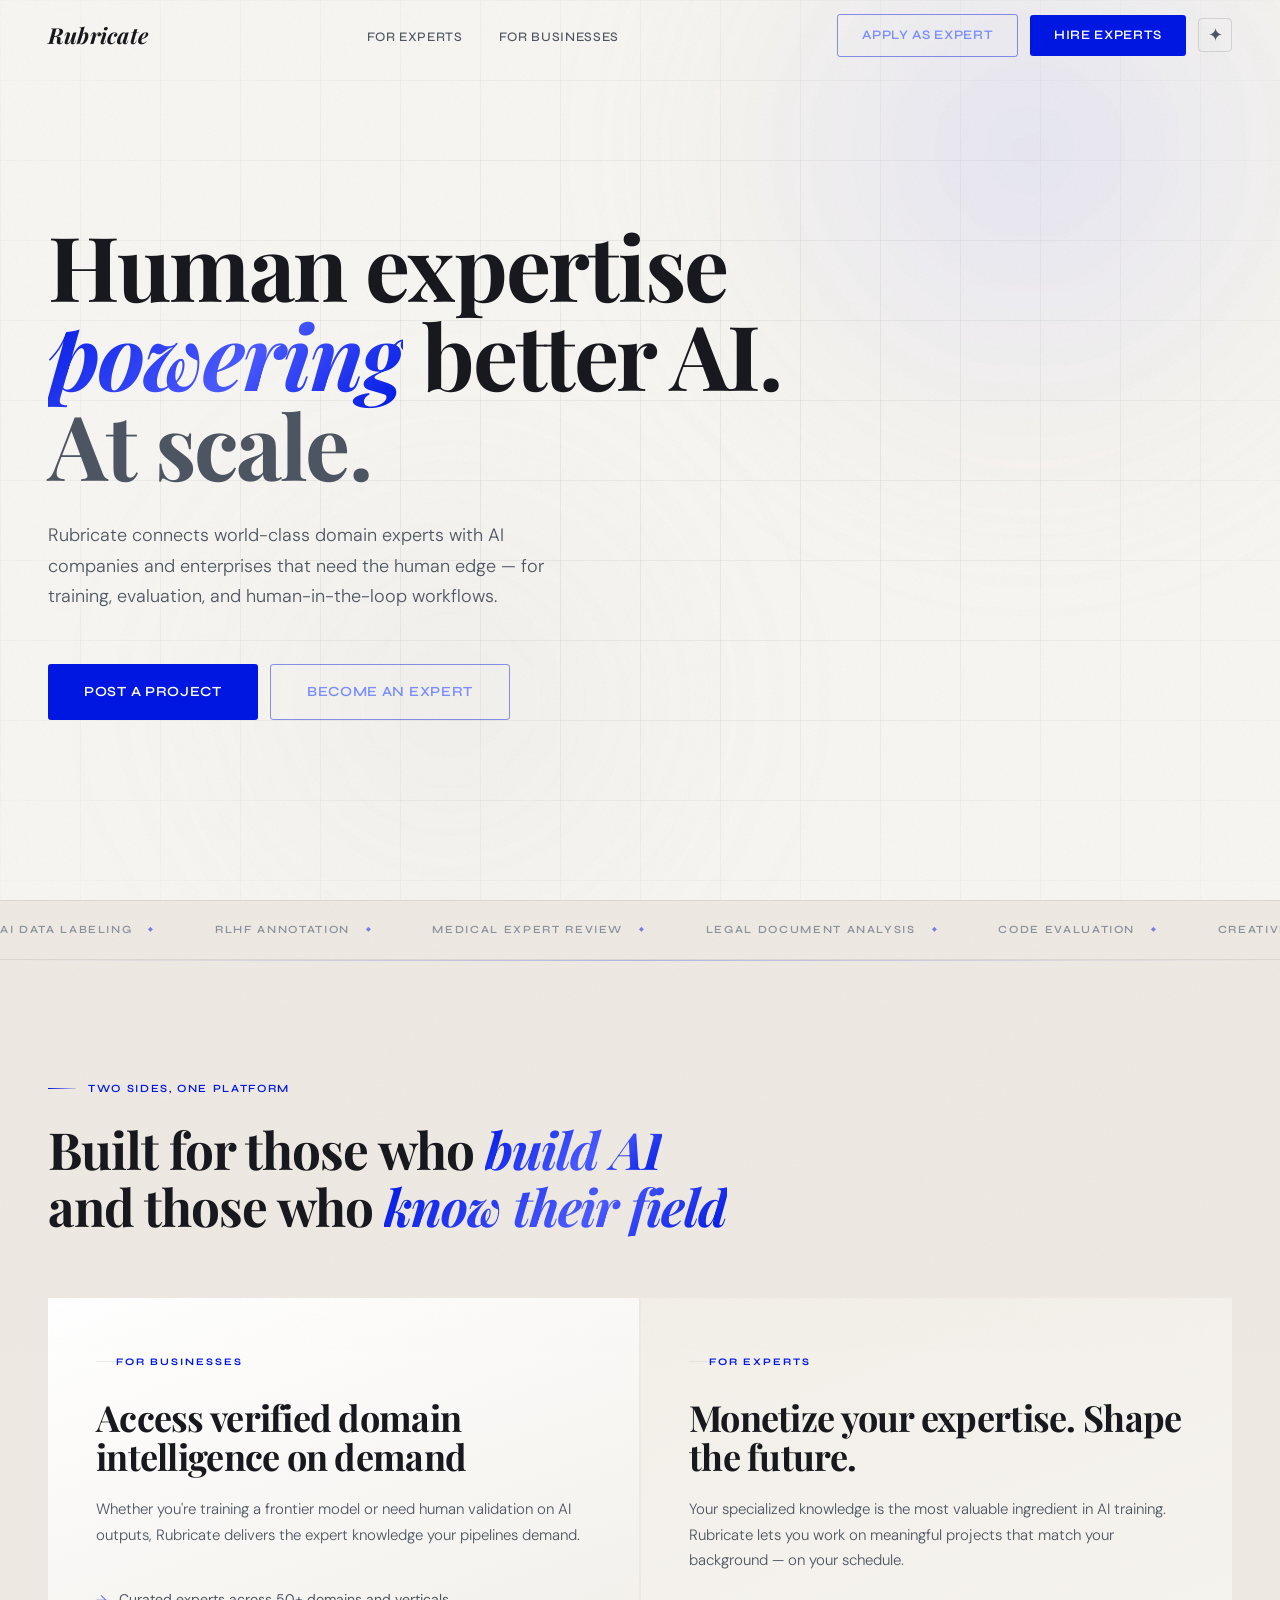
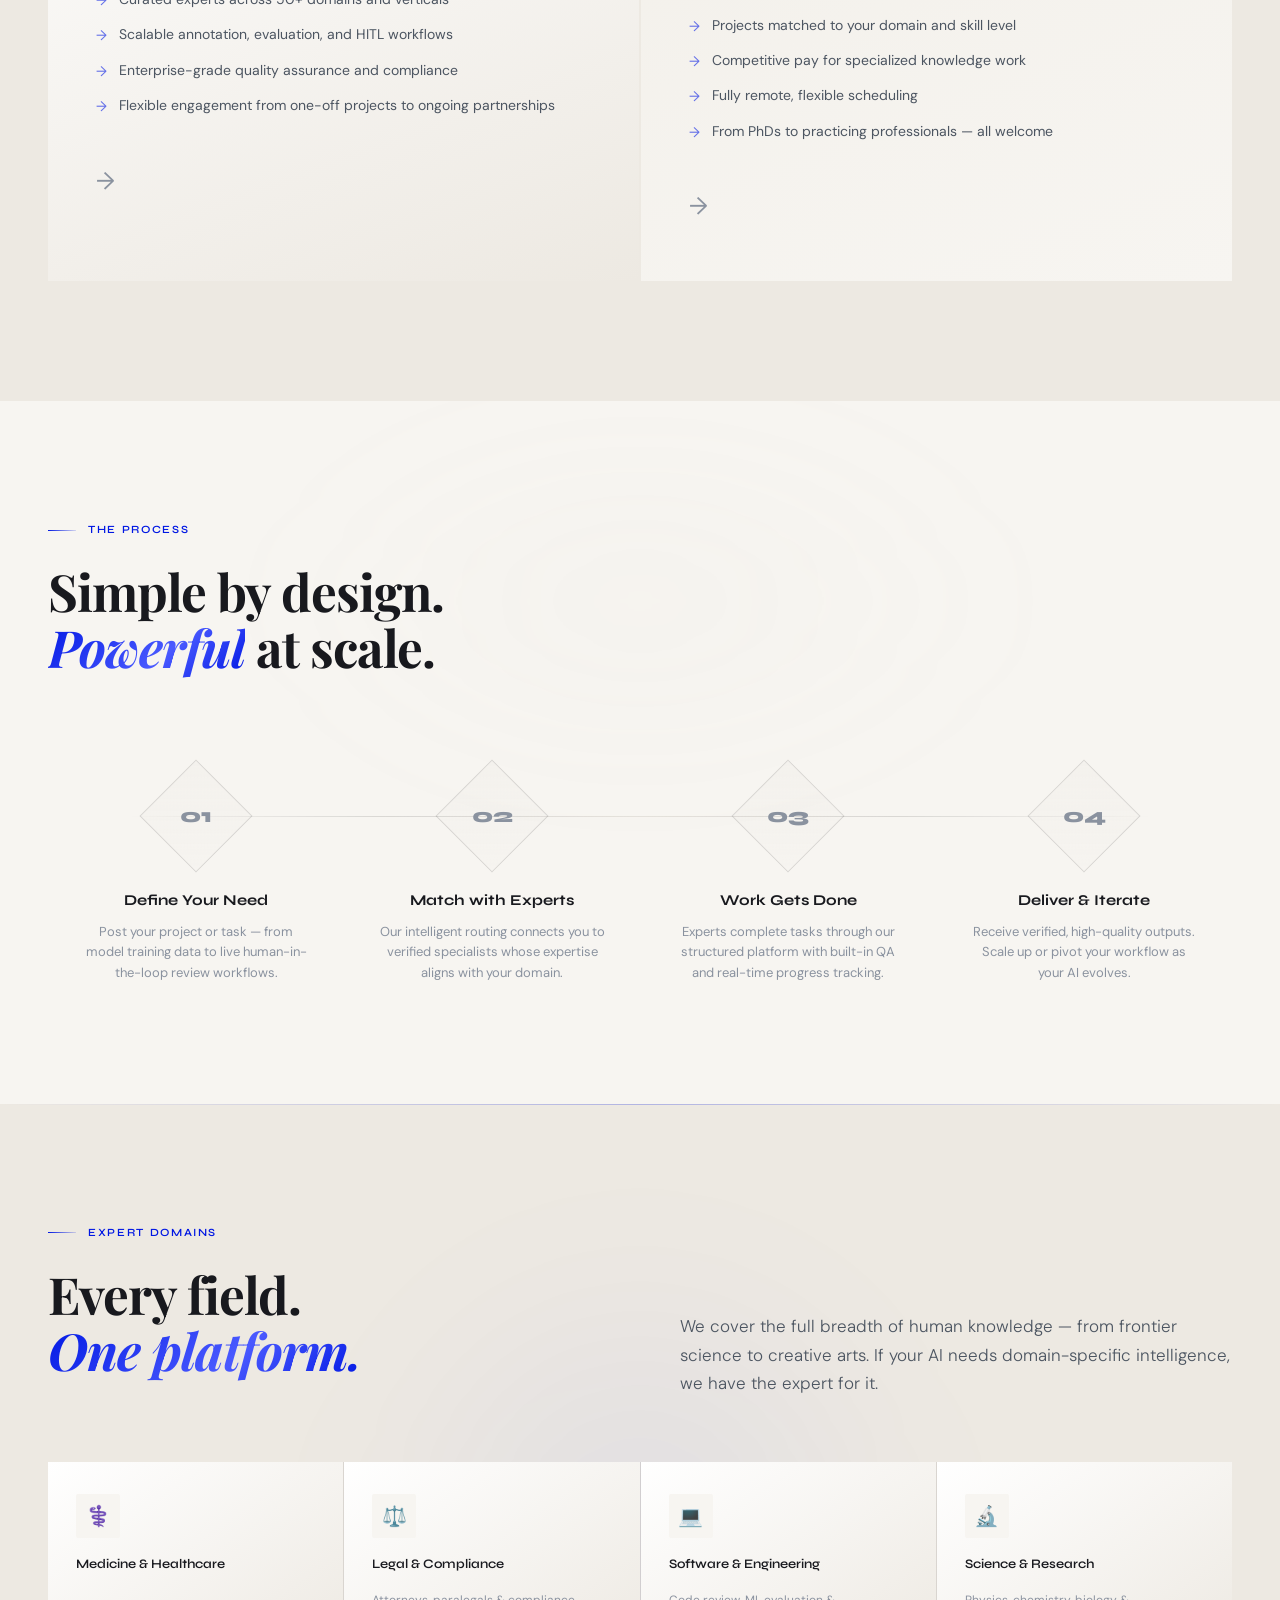
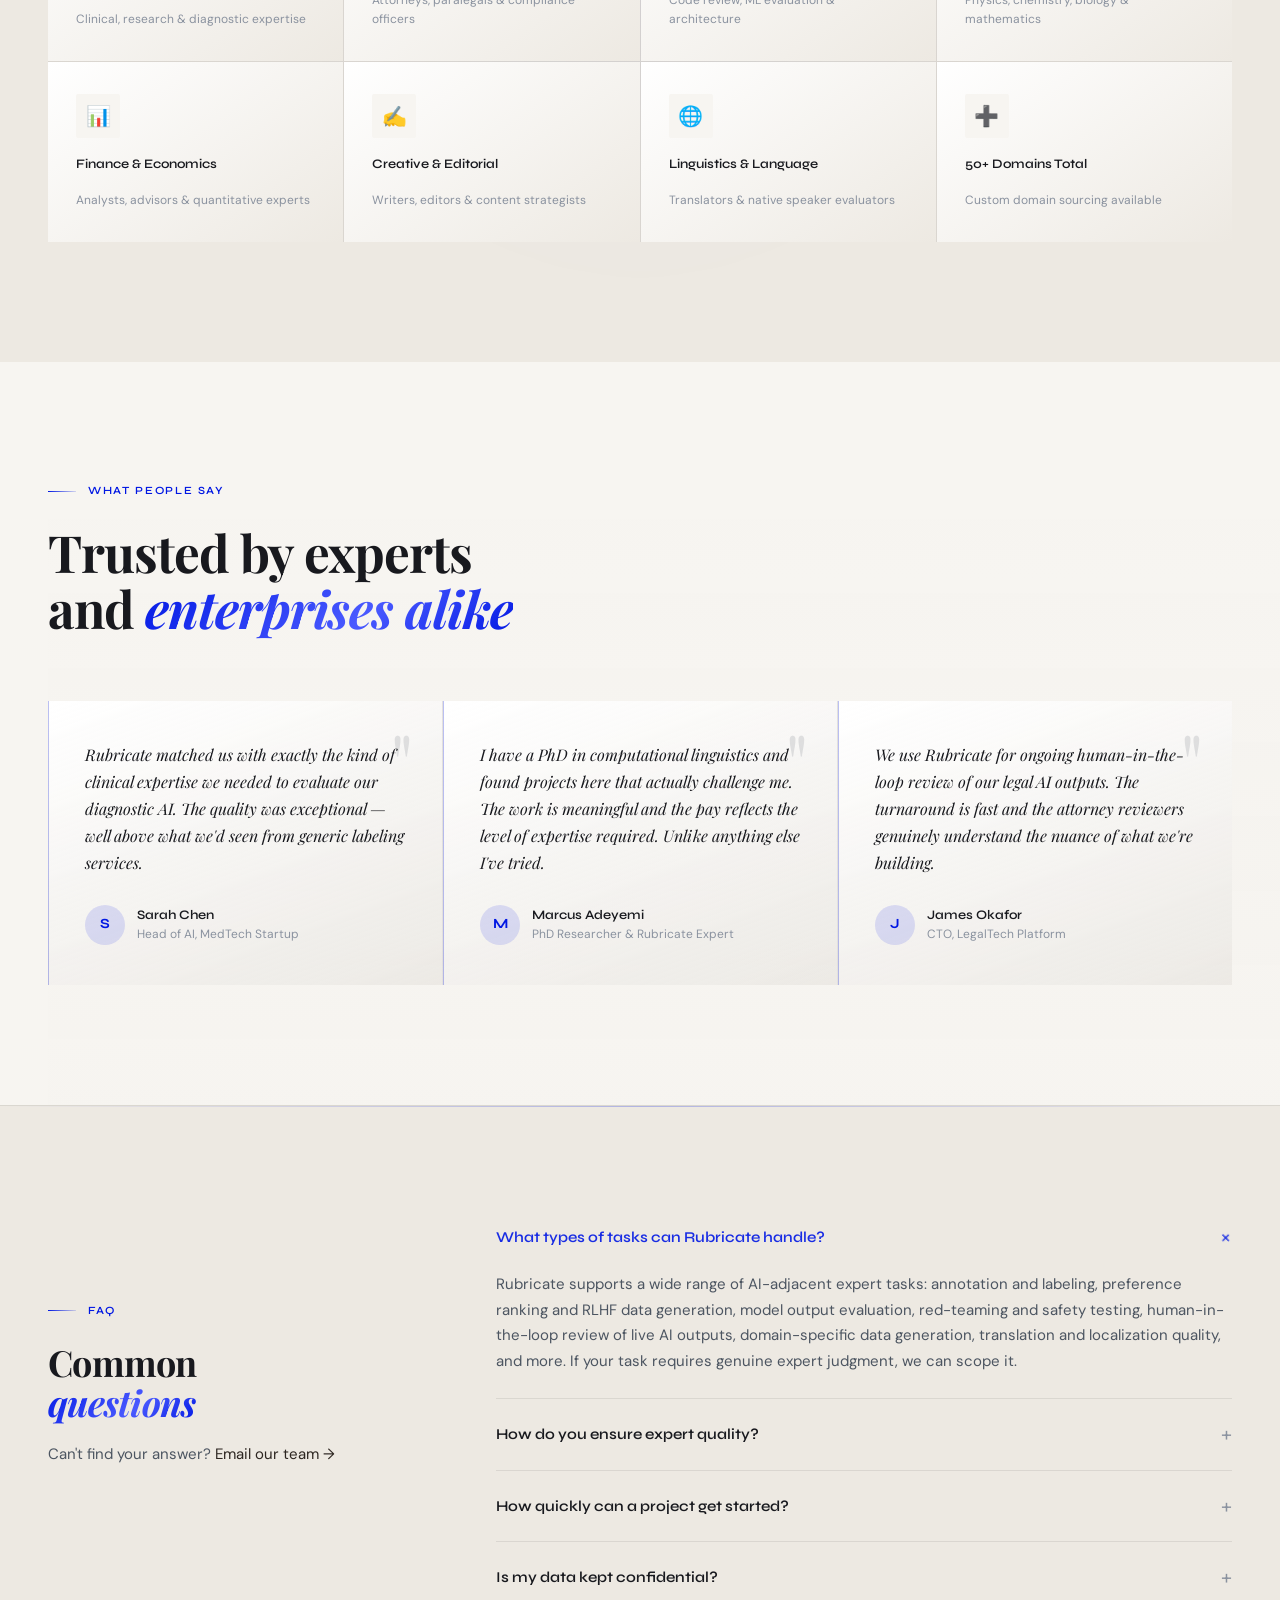
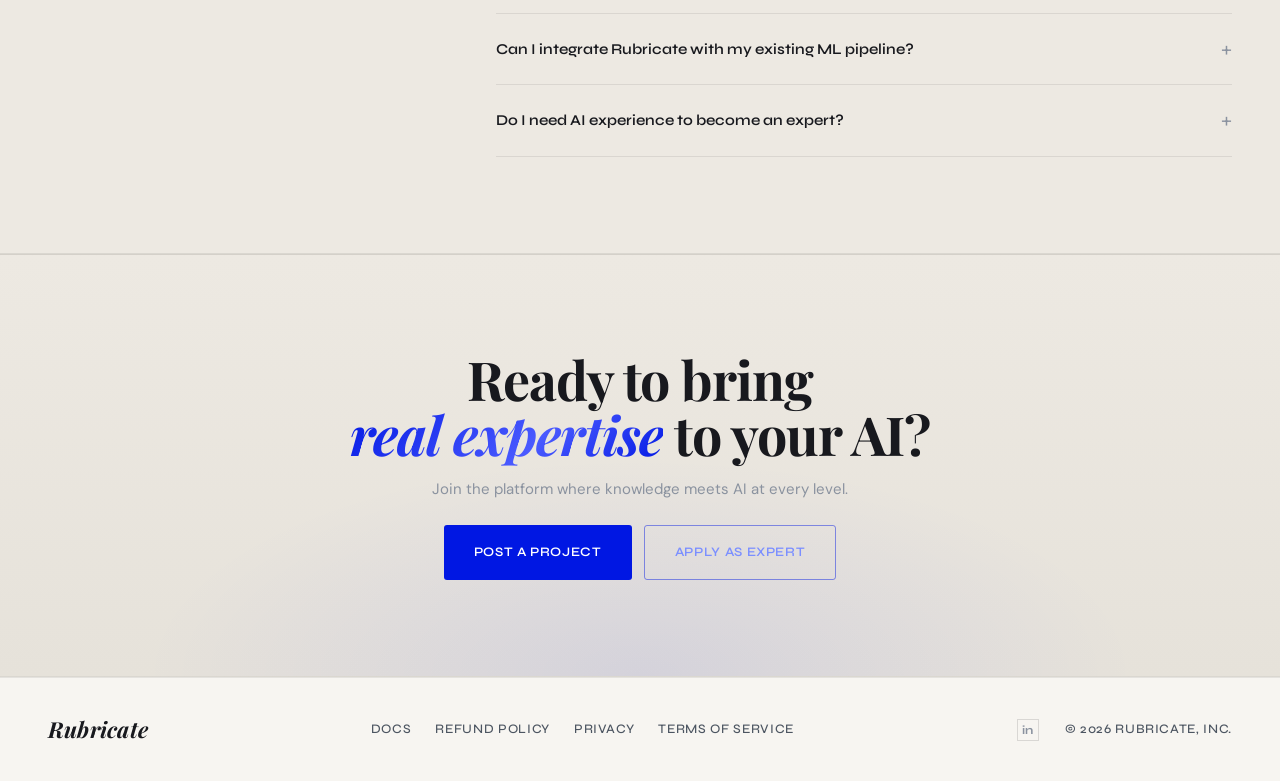
==== rubricate/index.html @ 3dd51f53 "initial commit" ====
<!DOCTYPE html>
<html lang="en">
<head>
<script>!function(){var t=localStorage.getItem("rubricate-theme")||"light";document.documentElement.setAttribute("data-theme",t)}();</script>
<meta charset="UTF-8">
<meta name="viewport" content="width=device-width, initial-scale=1.0">
<title>Human expertise powering better AI. At scale.</title>
<meta name="description" content="Connect professionals, researchers, and domain experts with meaningful AI training work. Rubricate matches expertise with AI projects for fair compensation.">
<meta name="keywords" content="AI training, expertise marketplace, data annotation, machine learning, expert network, AI projects, knowledge professionals">
<link rel="preconnect" href="https://fonts.googleapis.com">
<link rel="preconnect" href="https://fonts.gstatic.com" crossorigin>
<link href="https://fonts.googleapis.com/css2?family=Playfair+Display:ital,wght@0,400;0,600;0,700;1,400;1,600&family=Syne:wght@400;500;600;700;800&family=DM+Sans:ital,opsz,wght@0,9..40,300;0,9..40,400;0,9..40,500;1,9..40,300&display=swap" rel="stylesheet">
  <link rel="stylesheet" href="css/index.css">
</head>
<body>

<!-- ── NAV ── -->
<nav id="nav">
  <a href="index.html" class="nav-logo">
    <span class="nav-logo-mark">R</span>
    Rubricate
  </a>
  <ul class="nav-links">
    <!-- <li><a href="how-it-works.html">How It Works</a></li> -->
    <li><a href="for-experts.html">For Experts</a></li>
    <li><a href="for-businesses.html">For Businesses</a></li>
    <!-- <li><a href="about.html">About</a></li> -->
  </ul>
  <div class="nav-cta">
    <a href="for-experts.html" class="btn btn-ghost">Apply as Expert</a>
    <a href="for-businesses.html" class="btn btn-primary">Hire Experts</a>
    <button class="theme-toggle" id="themeToggle" aria-label="Toggle theme"></button>
  </div>
</nav>

<!-- ── HERO ── -->
<section class="hero">
  <div class="hero-grid-bg"></div>
  <div class="hero-orb-1"></div>
  <div class="hero-orb-2"></div>
  <div class="hero-mesh"></div>

  <div class="hero-content">
    <!-- <div class="hero-eyebrow">AI Training & Human Intelligence Platform</div> -->
    <h1 class="hero-title">
      Human expertise<br>
      <em class="grad-text theme-grad">powering</em> better AI.
      <span class="line-2">At scale.</span>
    </h1>
    <p class="hero-sub">Rubricate connects world-class domain experts with AI companies and enterprises that need the human edge — for training, evaluation, and human-in-the-loop workflows.</p>
    <div class="hero-actions">
      <div style="display:flex; flex-direction:column; gap:8px;">
        <div style="display:flex; gap:12px;">
          <a href="for-businesses.html" class="btn btn-primary btn-lg">Post a Project</a>
          <a href="for-experts.html" class="btn btn-ghost btn-lg">Become an Expert</a>
        </div>
        <!-- <div class="hero-split-cta">
          <a href="for-businesses.html">Hire experts →</a>
          <span>·</span>
          <a href="for-experts.html">Earn from your knowledge →</a>
        </div> -->
      </div>
    </div>
  </div>

  <!-- <div class="hero-scroll">
    <div class="scroll-line"></div>
    <span>Scroll</span>
  </div> -->
</section>

<!-- ── MARQUEE ── -->
<div class="marquee-section">
  <div class="marquee-track">
    <span class="marquee-item">AI Data Labeling</span>
    <span class="marquee-item">RLHF Annotation</span>
    <span class="marquee-item">Medical Expert Review</span>
    <span class="marquee-item">Legal Document Analysis</span>
    <span class="marquee-item">Code Evaluation</span>
    <span class="marquee-item">Creative Writing QA</span>
    <span class="marquee-item">Model Red-Teaming</span>
    <span class="marquee-item">Human-in-the-Loop Tasks</span>
    <span class="marquee-item">Safety Evaluation</span>
    <span class="marquee-item">Reasoning Benchmarks</span>
    <span class="marquee-item">AI Data Labeling</span>
    <span class="marquee-item">RLHF Annotation</span>
    <span class="marquee-item">Medical Expert Review</span>
    <span class="marquee-item">Legal Document Analysis</span>
    <span class="marquee-item">Code Evaluation</span>
    <span class="marquee-item">Creative Writing QA</span>
    <span class="marquee-item">Model Red-Teaming</span>
    <span class="marquee-item">Human-in-the-Loop Tasks</span>
    <span class="marquee-item">Safety Evaluation</span>
    <span class="marquee-item">Reasoning Benchmarks</span>
  </div>
</div>

<!-- ── DUAL AUDIENCE ── -->
<section class="dual-audience" style="position:relative;">
  <div class="container">
    <div class="reveal">
      <div class="section-label">Two sides, one platform</div>
      <h2 class="section-title">Built for those who <em class="theme-grad">build AI</em><br>and those who <em class="theme-grad">know their field</em></h2>
    </div>
    <div class="dual-grid reveal">
      <a href="for-businesses.html" class="audience-card">
        <div class="audience-tag">For Businesses</div>
        <h3 class="audience-title">Access verified domain intelligence on demand</h3>
        <p class="audience-desc">Whether you're training a frontier model or need human validation on AI outputs, Rubricate delivers the expert knowledge your pipelines demand.</p>
        <ul class="audience-list">
          <li>Curated experts across 50+ domains and verticals</li>
          <li>Scalable annotation, evaluation, and HITL workflows</li>
          <li>Enterprise-grade quality assurance and compliance</li>
          <li>Flexible engagement from one-off projects to ongoing partnerships</li>
        </ul>
        <span class="audience-arrow">→</span>
      </a>
      <a href="for-experts.html" class="audience-card">
        <div class="audience-tag">For Experts</div>
        <h3 class="audience-title">Monetize your expertise. Shape the future.</h3>
        <p class="audience-desc">Your specialized knowledge is the most valuable ingredient in AI training. Rubricate lets you work on meaningful projects that match your background — on your schedule.</p>
        <ul class="audience-list">
          <li>Projects matched to your domain and skill level</li>
          <li>Competitive pay for specialized knowledge work</li>
          <li>Fully remote, flexible scheduling</li>
          <li>From PhDs to practicing professionals — all welcome</li>
        </ul>
        <span class="audience-arrow">→</span>
      </a>
    </div>
  </div>
</section>

<!-- ── HOW IT WORKS PREVIEW ── -->
<section class="how-preview" style="position:relative;overflow:hidden;">
  <div style="position:absolute;width:800px;height:400px;border-radius:50%;background:radial-gradient(ellipse,rgba(200,195,188,0.04) 0%,transparent 70%);top:0;left:50%;transform:translateX(-50%);pointer-events:none;filter:blur(60px);z-index:0;"></div>
  <div class="container" style="position:relative;z-index:1;">
    <div class="how-preview-header reveal">
      <div>
        <div class="section-label">The Process</div>
        <h2 class="section-title">Simple by design.<br><em class="theme-grad">Powerful</em> at scale.</h2>
      </div>
      <!-- <a href="how-it-works.html" class="btn btn-ghost">See full process →</a> -->
    </div>

    <div class="steps-flow reveal">
      <div class="step-card">
        <div class="step-number-wrap">
          <div class="step-number-bg"></div>
          <span class="step-num">01</span>
        </div>
        <div class="step-title">Define Your Need</div>
        <p class="step-desc">Post your project or task — from model training data to live human-in-the-loop review workflows.</p>
      </div>
      <div class="step-card">
        <div class="step-number-wrap">
          <div class="step-number-bg"></div>
          <span class="step-num">02</span>
        </div>
        <div class="step-title">Match with Experts</div>
        <p class="step-desc">Our intelligent routing connects you to verified specialists whose expertise aligns with your domain.</p>
      </div>
      <div class="step-card">
        <div class="step-number-wrap">
          <div class="step-number-bg"></div>
          <span class="step-num">03</span>
        </div>
        <div class="step-title">Work Gets Done</div>
        <p class="step-desc">Experts complete tasks through our structured platform with built-in QA and real-time progress tracking.</p>
      </div>
      <div class="step-card">
        <div class="step-number-wrap">
          <div class="step-number-bg"></div>
          <span class="step-num">04</span>
        </div>
        <div class="step-title">Deliver & Iterate</div>
        <p class="step-desc">Receive verified, high-quality outputs. Scale up or pivot your workflow as your AI evolves.</p>
      </div>
    </div>
  </div>
</section>

<!-- ── DOMAINS ── -->
<section class="domains-section" style="position:relative;overflow:hidden;">
  <div style="position:absolute;width:600px;height:600px;border-radius:50%;background:radial-gradient(circle,rgba(0,23,227,0.06) 0%,transparent 70%);top:50%;left:50%;transform:translate(-50%,-50%);pointer-events:none;filter:blur(80px);z-index:0;"></div>
  <div class="container" style="position:relative;z-index:1;">
    <div class="domains-header reveal">
      <div>
        <div class="section-label">Expert Domains</div>
        <h2 class="section-title">Every field.<br><em>One platform.</em></h2>
      </div>
      <p class="section-sub">We cover the full breadth of human knowledge — from frontier science to creative arts. If your AI needs domain-specific intelligence, we have the expert for it.</p>
    </div>

    <div class="domains-grid reveal">
      <div class="domain-tile">
        <div class="domain-icon">⚕️</div>
        <div class="domain-name">Medicine & Healthcare</div>
        <div class="domain-count">Clinical, research & diagnostic expertise</div>
      </div>
      <div class="domain-tile">
        <div class="domain-icon">⚖️</div>
        <div class="domain-name">Legal & Compliance</div>
        <div class="domain-count">Attorneys, paralegals & compliance officers</div>
      </div>
      <div class="domain-tile">
        <div class="domain-icon">💻</div>
        <div class="domain-name">Software & Engineering</div>
        <div class="domain-count">Code review, ML evaluation & architecture</div>
      </div>
      <div class="domain-tile">
        <div class="domain-icon">🔬</div>
        <div class="domain-name">Science & Research</div>
        <div class="domain-count">Physics, chemistry, biology & mathematics</div>
      </div>
      <div class="domain-tile">
        <div class="domain-icon">📊</div>
        <div class="domain-name">Finance & Economics</div>
        <div class="domain-count">Analysts, advisors & quantitative experts</div>
      </div>
      <div class="domain-tile">
        <div class="domain-icon">✍️</div>
        <div class="domain-name">Creative & Editorial</div>
        <div class="domain-count">Writers, editors & content strategists</div>
      </div>
      <div class="domain-tile">
        <div class="domain-icon">🌐</div>
        <div class="domain-name">Linguistics & Language</div>
        <div class="domain-count">Translators & native speaker evaluators</div>
      </div>
      <div class="domain-tile domain-bg-accent">
        <div class="domain-icon">➕</div>
        <div class="domain-name">50+ Domains Total</div>
        <div class="domain-count">Custom domain sourcing available</div>
      </div>
    </div>
  </div>
</section>

<!-- ── TESTIMONIALS ── -->
<section class="testimonials-section" style="position:relative;overflow:hidden;">
  <div style="position:absolute;width:100%;height:100%;background:linear-gradient(180deg,transparent 0%,rgba(200,195,188,0.02) 50%,transparent 100%);pointer-events:none;z-index:0;"></div>
  <div class="container" style="position:relative;z-index:1;">
    <div class="testimonials-header reveal">
      <div class="section-label">What people say</div>
      <h2 class="section-title">Trusted by experts<br>and <em class="theme-grad">enterprises alike</em></h2>
    </div>

    <div class="testimonials-track reveal">
      <div class="testimonial-card">
        <p class="testimonial-text">Rubricate matched us with exactly the kind of clinical expertise we needed to evaluate our diagnostic AI. The quality was exceptional — well above what we'd seen from generic labeling services.</p>
        <div class="testimonial-author">
          <div class="author-avatar">S</div>
          <div>
            <div class="author-name">Sarah Chen</div>
            <div class="author-role">Head of AI, MedTech Startup</div>
          </div>
        </div>
      </div>
      <div class="testimonial-card">
        <p class="testimonial-text">I have a PhD in computational linguistics and found projects here that actually challenge me. The work is meaningful and the pay reflects the level of expertise required. Unlike anything else I've tried.</p>
        <div class="testimonial-author">
          <div class="author-avatar">M</div>
          <div>
            <div class="author-name">Marcus Adeyemi</div>
            <div class="author-role">PhD Researcher & Rubricate Expert</div>
          </div>
        </div>
      </div>
      <div class="testimonial-card">
        <p class="testimonial-text">We use Rubricate for ongoing human-in-the-loop review of our legal AI outputs. The turnaround is fast and the attorney reviewers genuinely understand the nuance of what we're building.</p>
        <div class="testimonial-author">
          <div class="author-avatar">J</div>
          <div>
            <div class="author-name">James Okafor</div>
            <div class="author-role">CTO, LegalTech Platform</div>
          </div>
        </div>
      </div>
    </div>
  </div>
</section>
<!-- ── FAQ ── -->
<section class="faq-section" style="position:relative;overflow:hidden;">
  <div class="container">
    <div class="faq-layout reveal">
      <div class="faq-sidebar">
        <div class="section-label">FAQ</div>
        <h2 class="section-title" style="font-size:36px;">Common<br><em>questions</em></h2>
        <p>Can't find your answer? <a href="/cdn-cgi/l/email-protection#0b636e6767644b797e697962686a7f6e256a62" style="color:var(--accent-2); text-decoration:none;">Email our team →</a></p>
      </div>
      <div class="faq-list">
        <div class="faq-item open">
          <div class="faq-question" onclick="toggleFaq(this)">
            <span class="faq-q-text">What types of tasks can Rubricate handle?</span>
            <span class="faq-toggle">+</span>
          </div>
          <div class="faq-answer">
            <p>Rubricate supports a wide range of AI-adjacent expert tasks: annotation and labeling, preference ranking and RLHF data generation, model output evaluation, red-teaming and safety testing, human-in-the-loop review of live AI outputs, domain-specific data generation, translation and localization quality, and more. If your task requires genuine expert judgment, we can scope it.</p>
          </div>
        </div>
        <div class="faq-item">
          <div class="faq-question" onclick="toggleFaq(this)">
            <span class="faq-q-text">How do you ensure expert quality?</span>
            <span class="faq-toggle">+</span>
          </div>
          <div class="faq-answer">
            <p>Every expert is credential-verified and passes a domain-specific assessment before onboarding. During active projects, we use calibration tasks, inter-rater agreement monitoring, and human review queues. Quality problems are caught and corrected before they reach you.</p>
          </div>
        </div>
        <div class="faq-item">
          <div class="faq-question" onclick="toggleFaq(this)">
            <span class="faq-q-text">How quickly can a project get started?</span>
            <span class="faq-toggle">+</span>
          </div>
          <div class="faq-answer">
            <p>For standard domains with existing expert pools, we can move from signed proposal to active experts in under 48 hours. Niche domains requiring custom sourcing typically take 1–2 additional weeks. We'll give you a clear timeline during the scoping call.</p>
          </div>
        </div>
        <div class="faq-item">
          <div class="faq-question" onclick="toggleFaq(this)">
            <span class="faq-q-text">Is my data kept confidential?</span>
            <span class="faq-toggle">+</span>
          </div>
          <div class="faq-answer">
            <p>Absolutely. All experts sign NDAs before accessing any client project. Our infrastructure is SOC 2 Type II certified, and we support HIPAA and GDPR compliance requirements. Data access is role-based and logged. Your proprietary materials never leave our secure environment without your explicit permission.</p>
          </div>
        </div>
        <div class="faq-item">
          <div class="faq-question" onclick="toggleFaq(this)">
            <span class="faq-q-text">Can I integrate Rubricate with my existing ML pipeline?</span>
            <span class="faq-toggle">+</span>
          </div>
          <div class="faq-answer">
            <p>Yes. We offer a RESTful API and webhook support for triggering review tasks from your own systems. Common integrations include automatically routing low-confidence model outputs to human review, batch uploading datasets for annotation, and receiving results back in JSONL, CSV, or custom formats.</p>
          </div>
        </div>
        <div class="faq-item">
          <div class="faq-question" onclick="toggleFaq(this)">
            <span class="faq-q-text">Do I need AI experience to become an expert?</span>
            <span class="faq-toggle">+</span>
          </div>
          <div class="faq-answer">
            <p>No. We provide full onboarding and task-specific training for every project. What we need from you is deep domain knowledge — whether that's clinical medicine, contract law, or Python engineering. The AI context is something we teach; the expertise is something only you can bring.</p>
          </div>
        </div>
      </div>
    </div>
  </div>
</section>

<!-- ── CTA BAND ── -->
<div class="cta-band">
  <div class="container">
    <div>
      <h2 class="cta-band-title">Ready to bring<br><em class="theme-grad">real expertise</em> to your AI?</h2>
      <p style="color: var(--text-3); margin-top:16px; font-size:15px;">Join the platform where knowledge meets AI at every level.</p>
    </div>
    <div class="cta-band-actions">
      <a href="for-businesses.html" class="btn btn-primary btn-lg">Post a Project</a>
      <a href="for-experts.html" class="btn btn-ghost btn-lg">Apply as Expert</a>
    </div>
  </div>
</div>

<!-- ── FOOTER ── -->
 
<!-- ── FOOTER ── -->
<footer class="footer-compact">
  <div class="footer-compact-row">
    <a href="index.html" class="footer-compact-brand">
      <span class="nav-logo-mark">R</span>
      Rubricate
    </a>

    <div class="footer-compact-links">
      <a href="#">Docs</a>
      <a href="refund-policy.html">Refund Policy</a>
      <a href="privacy.html">Privacy</a>
      <a href="terms-of-service.html">Terms of Service</a>
    </div>

    <a href="#" class="footer-compact-social" aria-label="Rubricate on LinkedIn">in</a>

    <p class="footer-compact-copy">© 2026 Rubricate, Inc.</p>
  </div>
</footer>
<!-- <footer>
  <div class="footer-grid">
    <div class="footer-brand">
      <a href="index.html" class="nav-logo" style="text-decoration:none;">
        <span class="nav-logo-mark">R</span>
        Rubricate
      </a>
      <p>The platform where domain expertise meets AI — enabling better training, evaluation, and human-in-the-loop intelligence at scale.</p>
    </div>
    <div>
      <div class="footer-col-title">Platform</div>
      <ul class="footer-links">
        <li><a href="how-it-works.html">How It Works</a></li>
        <li><a href="for-experts.html">For Experts</a></li>
        <li><a href="for-businesses.html">For Businesses</a></li>
        <li><a href="about.html">About</a></li>
      </ul>
    </div>
    <div>
      <div class="footer-col-title">Experts</div>
      <ul class="footer-links">
        <li><a href="for-experts.html">Apply Now</a></li>
        <li><a href="for-experts.html#domains">Browse Domains</a></li>
        <li><a href="how-it-works.html">How Payments Work</a></li>
        <li><a href="#">Community</a></li>
      </ul>
    </div>
    <div>
      <div class="footer-col-title">Company</div>
      <ul class="footer-links">
        <li><a href="about.html">About Us</a></li>
        <li><a href="#">Blog</a></li>
        <li><a href="#">Careers</a></li>
        <li><a href="#">Contact</a></li>
      </ul>
    </div>
  </div>
  <div class="footer-bottom">
    <p>© 2025 Rubricate. All rights reserved.</p>
    <div class="footer-legal">
      <a href="#">Privacy Policy</a>
      <a href="#">Terms of Service</a>
      <a href="#">Cookie Policy</a>
    </div>
  </div>
</footer> -->

<script src="js/index.js"></script>
<script src="js/theme.js"></script>
</body>
</html>
---- rubricate/css/index.css ----
/* Rubricate — index.css */
:root {
    --bg: #F7F5F1;
    --bg-2: #EDE9E2;
    --bg-3: #F2EFE9;
    --surface: #FFFFFF;
    --surface-2: #F7F5F1;
    --border: rgba(0,0,0,0.08);
    --border-bright: rgba(0,0,0,0.12);
    --accent: #8A7D6E;
    --accent-2: #2C2520;
    --accent-glow: rgba(0,0,0,0.08);
    --gold: #8A7D6E;
    --gold-dim: rgba(200,195,188,0.08);
    --text: #18191E;
    --text-2: #4C5561;
    --text-3: #8A929F;
    --blue: #0017E3;
    --blue-dim: rgba(0,23,227,0.12);
    --blue-faint: rgba(0,23,227,0.06);
    --blue-glow: rgba(0,23,227,0.25);
    --font-display: 'Playfair Display', serif;
    --font-head: 'Syne', sans-serif;
    --font-body: 'DM Sans', sans-serif;
  }

  *, *::before, *::after { box-sizing: border-box; margin: 0; padding: 0; }

  html { scroll-behavior: smooth; }

  body {
    background: var(--bg);
    color: var(--text);
    font-family: var(--font-body);
    font-size: 16px;
    line-height: 1.6;
    overflow-x: hidden;
  }

  
  /* ══════════════════════════════════════════
     GRAIN SYSTEM — two-layer texture
  ══════════════════════════════════════════ */

  /* Layer 1: fine static grain — fixed, full viewport */
  body::before {
    content: '';
    position: fixed;
    inset: 0;
    background-image: url("data:image/svg+xml,%3Csvg xmlns='http://www.w3.org/2000/svg' width='300' height='300'%3E%3Cfilter id='grain'%3E%3CfeTurbulence type='fractalNoise' baseFrequency='0.75' numOctaves='4' stitchTiles='stitch'/%3E%3CfeColorMatrix type='saturate' values='0'/%3E%3C/filter%3E%3Crect width='300' height='300' filter='url(%23grain)' opacity='1'/%3E%3C/svg%3E");
    background-size: 200px 200px;
    pointer-events: none;
    z-index: 9999;
    opacity: 0.02;
    mix-blend-mode: multiply;
  }

  /* Layer 2: coarser animated grain — subtle drift */
  body::after {
    content: '';
    position: fixed;
    inset: -50%;
    width: 200%;
    height: 200%;
    background-image: url("data:image/svg+xml,%3Csvg xmlns='http://www.w3.org/2000/svg' width='500' height='500'%3E%3Cfilter id='g2'%3E%3CfeTurbulence type='turbulence' baseFrequency='0.45' numOctaves='2' seed='2' stitchTiles='stitch'/%3E%3CfeColorMatrix type='saturate' values='0'/%3E%3C/filter%3E%3Crect width='500' height='500' filter='url(%23g2)' opacity='1'/%3E%3C/svg%3E");
    background-size: 300px 300px;
    pointer-events: none;
    z-index: 9998;
    opacity: 0.02;
    mix-blend-mode: multiply;
    animation: grainDrift 8s steps(10) infinite;
  }

  @keyframes grainDrift {
    0%   { transform: translate(0, 0); }
    10%  { transform: translate(-2%, -3%); }
    20%  { transform: translate(3%, 1%); }
    30%  { transform: translate(-1%, 4%); }
    40%  { transform: translate(4%, -2%); }
    50%  { transform: translate(-3%, 3%); }
    60%  { transform: translate(2%, -4%); }
    70%  { transform: translate(-4%, 1%); }
    80%  { transform: translate(1%, 3%); }
    90%  { transform: translate(3%, -1%); }
    100% { transform: translate(0, 0); }
  }


  /* ── NAV ── */
  nav {
    position: fixed;
    top: 0; left: 0; right: 0;
    z-index: 900;
    padding: 0 48px;
    height: 72px;
    display: flex;
    align-items: center;
    justify-content: space-between;
    border-bottom: 1px solid transparent;
    transition: all 0.4s ease;
  }

  nav.scrolled {
    background: rgba(247,245,241,0.96);
    backdrop-filter: blur(20px);
    border-bottom-color: var(--border);
  }

  .nav-logo {
    font-family: var(--font-display);
    font-size: 22px;
    font-weight: 700;
    font-style: italic;
    letter-spacing: 0.01em;
    color: var(--text);
    text-decoration: none;
    display: flex;
    align-items: center;
    gap: 0;
  }

  .nav-logo-mark { display: none; }

  .nav-links {
    display: flex;
    align-items: center;
    gap: 36px;
    list-style: none;
  }

  .nav-links a {
    font-family: var(--font-head);
    font-size: 13px;
    font-weight: 500;
    letter-spacing: 0.05em;
    text-transform: uppercase;
    color: var(--text-2);
    text-decoration: none;
    transition: color 0.2s;
  }

  .nav-links a:hover { color: var(--text); }

  .nav-cta {
    display: flex;
    gap: 12px;
    align-items: center;
  }

  .btn {
    font-family: var(--font-head);
    font-size: 13px;
    font-weight: 600;
    letter-spacing: 0.05em;
    text-transform: uppercase;
    text-decoration: none;
    padding: 10px 24px;
    border-radius: 3px;
    transition: all 0.25s ease;
    cursor: pointer;
    border: none;
    display: inline-flex;
    align-items: center;
    gap: 8px;
  }

  .btn-ghost {
    color: #7B8FFF;
    background: transparent;
    border: 1px solid rgba(0,23,227,0.45);
  }

  .btn-ghost:hover {
    color: #A0B0FF;
    border-color: rgba(0,23,227,0.7);
    background: rgba(0,23,227,0.08);
  }

  .btn-primary {
    background: var(--blue);
    color: #FFFFFF;
  }

  .btn-primary:hover {
    background: #1A30FF;
    color: #FFFFFF;
    transform: translateY(-1px);
    box-shadow: 0 8px 32px var(--accent-glow);
  }

  .btn-lg {
    padding: 16px 36px;
    font-size: 14px;
  }


  /* Hero gradient mesh */
  .hero-mesh {
    position: absolute;
    inset: 0;
    background:
      radial-gradient(ellipse 50% 80% at 80% 20%, rgba(0,23,227,0.06) 0%, transparent 55%),
      radial-gradient(ellipse 40% 60% at 10% 90%, rgba(0,23,227,0.04) 0%, transparent 50%),
      radial-gradient(ellipse 70% 40% at 50% 110%, rgba(200,195,188,0.04) 0%, transparent 60%);
    pointer-events: none;
    mix-blend-mode: screen;
  }
  /* ── HERO ── */
  .hero {
    min-height: 100vh;
    display: flex;
    flex-direction: column;
    justify-content: center;
    position: relative;
    padding: 120px 48px 80px;
    overflow: hidden;
  }

  .hero-grid-bg {
    position: absolute;
    inset: 0;
    background-image:
      linear-gradient(rgba(0,0,0,0.05) 1px, transparent 1px),
      linear-gradient(90deg, rgba(0,0,0,0.05) 1px, transparent 1px);
    background-size: 80px 80px;
    mask-image: radial-gradient(ellipse 80% 80% at 50% 50%, black 30%, transparent 100%);
  }

  .hero-orb-1 {
    position: absolute;
    width: 900px;
    height: 900px;
    border-radius: 50%;
    background: radial-gradient(circle, rgba(0,23,227,0.07) 0%, rgba(200,195,188,0.04) 50%, transparent 70%);
    top: -300px;
    right: -200px;
    pointer-events: none;
    filter: blur(40px);
  }

  .hero-orb-2 {
    position: absolute;
    width: 700px;
    height: 700px;
    border-radius: 50%;
    background: radial-gradient(circle, rgba(150,160,175,0.07) 0%, rgba(200,195,188,0.03) 40%, transparent 70%);
    bottom: -150px;
    left: 100px;
    pointer-events: none;
    filter: blur(60px);
  }

  .hero-content {
    position: relative;
    z-index: 2;
    max-width: 1200px;
    margin: 0 auto;
    width: 100%;
  }

  .hero-eyebrow {
    display: inline-flex;
    align-items: center;
    gap: 10px;
    font-family: var(--font-head);
    font-size: 11px;
    font-weight: 600;
    letter-spacing: 0.15em;
    text-transform: uppercase;
    color: var(--accent-2);
    margin-bottom: 32px;
    opacity: 0;
    animation: fadeUp 0.8s ease 0.2s forwards;
  }

  .hero-eyebrow::before {
    content: '';
    width: 40px;
    height: 1px;
    background: rgba(200,195,188,0.4);
  }

  .hero-title {
    font-family: var(--font-display);
    font-size: clamp(52px, 7vw, 100px);
    font-weight: 700;
    line-height: 1.0;
    letter-spacing: -0.02em;
    margin-bottom: 32px;
    opacity: 0;
    animation: fadeUp 0.8s ease 0.35s forwards;
  }

  .hero-title em {
    font-style: italic;
    color: var(--accent-2);
  }

  .hero-title .line-2 {
    display: block;
    color: var(--text-2);
  }

  .hero-sub {
    font-size: 18px;
    font-weight: 300;
    color: var(--text-2);
    max-width: 520px;
    line-height: 1.7;
    margin-bottom: 52px;
    opacity: 0;
    animation: fadeUp 0.8s ease 0.5s forwards;
  }

  .hero-actions {
    display: flex;
    gap: 16px;
    flex-wrap: wrap;
    opacity: 0;
    animation: fadeUp 0.8s ease 0.65s forwards;
  }

  .hero-split-cta {
    display: flex;
    gap: 12px;
    align-items: center;
    font-size: 13px;
    color: var(--text-3);
  }

  .hero-split-cta a {
    color: var(--text-2);
    text-decoration: none;
    font-weight: 500;
    transition: color 0.2s;
  }

  .hero-split-cta a:hover { color: var(--text); }

  .hero-scroll {
    position: absolute;
    bottom: 48px;
    left: 50%;
    transform: translateX(-50%);
    display: flex;
    flex-direction: column;
    align-items: center;
    gap: 8px;
    opacity: 0;
    animation: fadeIn 1s ease 1.2s forwards;
  }

  .hero-scroll span {
    font-family: var(--font-head);
    font-size: 10px;
    letter-spacing: 0.15em;
    text-transform: uppercase;
    color: var(--text-3);
  }

  .scroll-line {
    width: 1px;
    height: 48px;
    background: linear-gradient(to bottom, rgba(200,195,188,0.5), transparent);
    animation: scrollPulse 2s ease-in-out infinite;
  }

  /* ── MARQUEE ── */
  .marquee-section {
    border-top: 1px solid var(--border);
    border-bottom: 1px solid var(--border);
    padding: 20px 0;
    overflow: hidden;
    background: var(--bg-2);
  }

  .marquee-track {
    display: flex;
    gap: 60px;
    animation: marquee 30s linear infinite;
    width: max-content;
  }

  .marquee-item {
    font-family: var(--font-head);
    font-size: 11px;
    font-weight: 600;
    letter-spacing: 0.15em;
    text-transform: uppercase;
    color: var(--text-3);
    white-space: nowrap;
    display: flex;
    align-items: center;
    gap: 16px;
  }

  .marquee-item::after {
    content: '◆';
    font-size: 6px;
    color: rgba(200,195,188,0.3);
  }

  /* ── SECTIONS ── */
  section { padding: 120px 48px; }

  .container {
    max-width: 1200px;
    margin: 0 auto;
  }

  .section-label {
    font-family: var(--font-head);
    font-size: 11px;
    font-weight: 600;
    letter-spacing: 0.15em;
    text-transform: uppercase;
    color: var(--accent-2);
    display: flex;
    align-items: center;
    gap: 12px;
    margin-bottom: 24px;
  }

  .section-label::before {
    content: '';
    width: 28px;
    height: 1px;
    background: var(--accent);
  }

  .section-title {
    font-family: var(--font-display);
    font-size: clamp(36px, 4vw, 56px);
    font-weight: 700;
    line-height: 1.1;
    letter-spacing: -0.02em;
    margin-bottom: 20px;
  }

  .section-title em {
    font-style: italic;
    color: var(--accent-2);
  }

  .section-sub {
    font-size: 17px;
    color: var(--text-2);
    max-width: 560px;
    line-height: 1.7;
    font-weight: 300;
  }

  /* ── DUAL AUDIENCE ── */
  .dual-audience {
    background: var(--bg-2);
  }

  .dual-grid {
    display: grid;
    grid-template-columns: 1fr 1fr;
    gap: 2px;
    margin-top: 64px;
  }

  .audience-card {
    padding: 56px 48px;
    position: relative;
    overflow: hidden;
    text-decoration: none;
    color: inherit;
    display: block;
    transition: all 0.4s ease;
  }

  .audience-card:first-child {
    background: var(--surface);
  }

  .audience-card:last-child {
    background: var(--bg-3);
  }

  .audience-card::before {
    content: '';
    position: absolute;
    top: 0; left: 0; right: 0;
    height: 2px;
    background: transparent;
    transition: background 0.3s;
  }

  .audience-card:hover::before {
    background: linear-gradient(to right, var(--accent), rgba(200,195,188,0.3));
  }

  .audience-card:hover {
    transform: translateY(-4px);
  }

  .audience-tag {
    font-family: var(--font-head);
    font-size: 10px;
    font-weight: 700;
    letter-spacing: 0.2em;
    text-transform: uppercase;
    color: var(--accent-2);
    margin-bottom: 28px;
    display: flex;
    align-items: center;
    gap: 0;
  }

  .audience-tag::before {
    content: '';
    width: 20px;
    height: 1px;
    background: rgba(200,195,188,0.35);
  }

  .audience-title {
    font-family: var(--font-display);
    font-size: 36px;
    font-weight: 700;
    line-height: 1.1;
    margin-bottom: 20px;
    letter-spacing: -0.02em;
  }

  .audience-desc {
    color: var(--text-2);
    font-size: 15px;
    line-height: 1.7;
    font-weight: 300;
    margin-bottom: 40px;
  }

  .audience-list {
    list-style: none;
    display: flex;
    flex-direction: column;
    gap: 12px;
    margin-bottom: 44px;
  }

  .audience-list li {
    font-size: 14px;
    color: var(--text-2);
    display: flex;
    align-items: flex-start;
    gap: 12px;
  }

  .audience-list li::before {
    content: '→';
    color: rgba(200,195,188,0.6);
    flex-shrink: 0;
    margin-top: 1px;
  }

  .audience-arrow {
    font-size: 24px;
    color: var(--text-3);
    transition: all 0.3s ease;
    display: inline-block;
  }

  .audience-card:hover .audience-arrow {
    color: var(--accent-2);
    transform: translateX(6px);
  }

  /* ── HOW IT WORKS PREVIEW ── */
  .how-preview {
    position: relative;
  }

  .how-preview-header {
    display: flex;
    justify-content: space-between;
    align-items: flex-end;
    margin-bottom: 80px;
    flex-wrap: wrap;
    gap: 32px;
  }

  .steps-flow {
    display: grid;
    grid-template-columns: repeat(4, 1fr);
    gap: 0;
    position: relative;
  }

  .steps-flow::before {
    content: '';
    position: absolute;
    top: 40px;
    left: 80px;
    right: 80px;
    height: 1px;
    background: linear-gradient(to right, transparent, var(--border-bright), rgba(200,195,188,0.4), var(--border-bright), transparent);
  }

  .step-card {
    padding: 0 32px;
    padding-top: 0;
    text-align: center;
    position: relative;
  }

  .step-number-wrap {
    width: 80px;
    height: 80px;
    margin: 0 auto 32px;
    position: relative;
    display: flex;
    align-items: center;
    justify-content: center;
  }

  .step-number-bg {
    position: absolute;
    inset: 0;
    border: 1px solid var(--border-bright);
    background: var(--surface);
    transform: rotate(45deg);
    transition: all 0.3s ease;
  }

  .step-card:hover .step-number-bg {
    border-color: var(--accent);
    background: rgba(200,195,188,0.05);
  }

  .step-num {
    font-family: var(--font-head);
    font-size: 20px;
    font-weight: 800;
    color: var(--text-3);
    position: relative;
    z-index: 1;
    transition: color 0.3s;
  }

  .step-card:hover .step-num { color: var(--text); }

  .step-title {
    font-family: var(--font-head);
    font-size: 15px;
    font-weight: 700;
    margin-bottom: 10px;
    color: var(--text);
  }

  .step-desc {
    font-size: 13px;
    color: var(--text-3);
    line-height: 1.6;
  }

  /* ── DOMAINS ── */
  .domains-section {
    background: var(--bg-2);
  }

  .domains-header {
    display: grid;
    grid-template-columns: 1fr 1fr;
    gap: 80px;
    margin-bottom: 64px;
    align-items: end;
  }

  .domains-grid {
    display: grid;
    grid-template-columns: repeat(4, 1fr);
    gap: 1px;
    background: var(--border);
  }

  .domain-tile {
    background: var(--surface);
    padding: 32px 28px;
    display: flex;
    flex-direction: column;
    gap: 16px;
    transition: background 0.3s;
    cursor: default;
  }

  .domain-tile:hover {
    background: var(--surface-2);
  }

  .domain-icon {
    width: 44px;
    height: 44px;
    background: var(--surface-2);
    border-radius: 2px;
    display: flex;
    align-items: center;
    justify-content: center;
    font-size: 20px;
    transition: background 0.3s;
  }

  .domain-tile:hover .domain-icon {
    background: rgba(200,195,188,0.06);
  }

  .domain-name {
    font-family: var(--font-head);
    font-size: 13px;
    font-weight: 600;
    color: var(--text);
  }

  .domain-count {
    font-size: 12px;
    color: var(--text-3);
    margin-top: auto;
  }

  /* ── TESTIMONIALS ── */
  .testimonials-section {
    overflow: hidden;
  }

  .testimonials-header {
    margin-bottom: 64px;
  }

  .testimonials-track {
    display: grid;
    grid-template-columns: repeat(3, 1fr);
    gap: 1px;
    background: var(--border);
  }

  .testimonial-card {
    background: var(--surface);
    padding: 40px 36px;
    position: relative;
  }

  .testimonial-card::before {
    content: '"';
    font-family: var(--font-display);
    font-size: 80px;
    color: var(--text-2);
    opacity: 0.15;
    position: absolute;
    top: 20px;
    right: 28px;
    line-height: 1;
  }

  .testimonial-text {
    font-family: var(--font-display);
    font-size: 16px;
    font-style: italic;
    line-height: 1.7;
    color: var(--text);
    margin-bottom: 28px;
  }

  .testimonial-author {
    display: flex;
    align-items: center;
    gap: 12px;
  }

  .author-avatar {
    width: 40px;
    height: 40px;
    border-radius: 50%;
    background: var(--surface-2);
    display: flex;
    align-items: center;
    justify-content: center;
    font-family: var(--font-head);
    font-size: 14px;
    font-weight: 700;
    color: var(--accent-2);
  }

  .author-name {
    font-family: var(--font-head);
    font-size: 13px;
    font-weight: 600;
    color: var(--text);
  }

  .author-role {
    font-size: 12px;
    color: var(--text-3);
  }

  /* ── FAQ ── */
  .faq-section {
    background: var(--bg-2);
    border-top: 1px solid var(--border);
    border-bottom: 1px solid var(--border);
    padding: 96px 48px;
  }

  .faq-layout {
    display: grid;
    grid-template-columns: minmax(220px, 1fr) minmax(0, 2fr);
    gap: 80px;
    align-items: start;
  }

  .faq-sidebar {
    position: sticky;
    top: 100px;
  }

  .faq-sidebar p {
    font-size: 15px;
    color: var(--text-2);
    line-height: 1.7;
    margin-top: 16px;
  }

  .faq-list {
    display: flex;
    flex-direction: column;
    gap: 0;
  }

  .faq-item {
    border-bottom: 1px solid var(--border);
  }

  .faq-question {
    display: flex;
    justify-content: space-between;
    align-items: center;
    gap: 20px;
    padding: 24px 0;
    cursor: pointer;
  }

  .faq-q-text {
    font-family: var(--font-head);
    font-size: 15px;
    font-weight: 600;
    color: var(--text);
    line-height: 1.5;
  }

  .faq-toggle {
    color: var(--text-3);
    font-size: 20px;
    line-height: 1;
    flex-shrink: 0;
    transition: transform 0.25s ease, color 0.25s ease;
  }

  .faq-answer {
    max-height: 0;
    overflow: hidden;
    transition: max-height 0.35s ease;
  }

  .faq-answer p {
    font-size: 15px;
    color: var(--text-2);
    line-height: 1.7;
    padding-bottom: 24px;
  }

  .faq-item.open .faq-answer {
    max-height: 320px;
  }

  .faq-item.open .faq-toggle {
    transform: rotate(45deg);
    color: var(--text);
  }

  @media (max-width: 980px) {
    .faq-section {
      padding: 80px 24px;
    }

    .faq-layout {
      grid-template-columns: 1fr;
      gap: 28px;
    }

    .faq-sidebar {
      position: static;
    }

    .faq-q-text { font-size: 15px; }
  }

  /* ── CTA BAND ── */
  .cta-band {
    background: var(--bg-2);
    border-top: 1px solid var(--border);
    border-bottom: 1px solid var(--border);
    padding: 96px 48px;
    position: relative;
    overflow: hidden;
  }

  .cta-band::before {
    content: '';
    position: absolute;
    inset: 0;
    background: radial-gradient(ellipse 60% 80% at 50% 100%, rgba(0,23,227,0.08) 0%, transparent 65%);
    pointer-events: none;
  }

  .cta-band .container {
    display: flex;
    justify-content: center;
    align-items: center;
    gap: 24px;
    flex-direction: column;
    position: relative;
    text-align: center;
    max-width: 860px;
  }

  .cta-band-title {
    font-family: var(--font-display);
    font-size: clamp(38px, 4.2vw, 56px);
    font-weight: 700;
    line-height: 1.03;
    letter-spacing: -0.02em;
  }

  .cta-band-title em {
    font-style: italic;
    color: var(--accent-2);
  }

  .cta-band-actions {
    display: flex;
    gap: 12px;
    flex-shrink: 0;
    justify-content: center;
    flex-wrap: wrap;
  }

.cta-band .btn-lg {
  padding: 16px 30px;
  font-size: 13px;
}

[data-theme="dark"] .cta-band {
  background: linear-gradient(180deg, #0b0e17 0%, #06070d 100%) !important;
  border-top-color: rgba(255, 255, 255, 0.06) !important;
  border-bottom-color: rgba(255, 255, 255, 0.06) !important;
}

[data-theme="dark"] .cta-band::before {
  background: radial-gradient(ellipse 60% 80% at 50% 100%, rgba(214, 210, 205, 0.08) 0%, transparent 65%) !important;
}

[data-theme="dark"] .cta-band,
[data-theme="dark"] .cta-band .cta-band-title,
[data-theme="dark"] .cta-band p {
  color: #E8E4DE !important;
}

[data-theme="dark"] .cta-band .btn-primary {
  background: #d6d2cd !important;
  color: #111318 !important;
}

[data-theme="dark"] .cta-band .btn-primary:hover {
  background: #cbc6bf !important;
}

[data-theme="dark"] .cta-band .btn-ghost {
  color: #E8E4DE !important;
  border-color: rgba(255, 255, 255, 0.14) !important;
  background: transparent !important;
}

[data-theme="dark"] .cta-band .btn-ghost:hover {
  color: #FFFFFF !important;
  border-color: rgba(255, 255, 255, 0.24) !important;
  background: rgba(255, 255, 255, 0.04) !important;
}

  /* ── FOOTER ── */
  footer {
    padding: 80px 48px 40px;
    border-top: 1px solid var(--border);
  }

  .footer-grid {
    display: grid;
    grid-template-columns: 2fr 1fr 1fr 1fr;
    gap: 60px;
    max-width: 1200px;
    margin: 0 auto 80px;
  }

  .footer-brand p {
    font-size: 14px;
    color: var(--text-3);
    line-height: 1.7;
    margin-top: 20px;
    max-width: 300px;
  }

  .footer-col-title {
    font-family: var(--font-head);
    font-size: 11px;
    font-weight: 700;
    letter-spacing: 0.15em;
    text-transform: uppercase;
    color: var(--text-3);
    margin-bottom: 20px;
  }

  .footer-links {
    list-style: none;
    display: flex;
    flex-direction: column;
    gap: 0;
  }

  .footer-links a {
    font-size: 14px;
    color: var(--text-2);
    text-decoration: none;
    transition: color 0.2s;
  }

  .footer-links a:hover { color: var(--text); }

  .footer-bottom {
    max-width: 1200px;
    margin: 0 auto;
    display: flex;
    justify-content: space-between;
    align-items: center;
    padding-top: 32px;
    border-top: 1px solid var(--border);
    flex-wrap: wrap;
    gap: 16px;
  }

  .footer-bottom p {
    font-size: 13px;
    color: var(--text-3);
  }

  .footer-legal {
    display: flex;
    gap: 24px;
  }

  .footer-legal a {
    font-size: 13px;
    color: var(--text-3);
    text-decoration: none;
    transition: color 0.2s;
  }

  .footer-legal a:hover { color: var(--text-2); }

  /* Compact footer variant used on index */
  .footer-compact {
    padding: 34px 48px;
  }

  .footer-compact-row {
    width: 100%;
    margin: 0;
    display: grid;
    grid-template-columns: auto 1fr auto auto;
    align-items: center;
    gap: 26px;
  }

  .footer-compact-brand {
    display: inline-flex;
    align-items: center;
    gap: 0;
    text-decoration: none;
    color: var(--text);
    font-family: var(--font-display);
    font-size: 22px;
    font-weight: 700;
    font-style: italic;
    letter-spacing: 0.01em;
  }

  .footer-compact-links {
    display: flex;
    justify-content: center;
    flex-wrap: wrap;
    gap: 24px;
  }

  .footer-compact-links a {
    text-decoration: none;
    font-family: var(--font-head);
    font-size: 13px;
    font-weight: 500;
    letter-spacing: 0.05em;
    text-transform: uppercase;
    color: var(--text-2);
    transition: color 0.2s ease;
  }

  .footer-compact-links a:hover {
    color: var(--text);
  }

  .footer-compact-social {
    width: 22px;
    height: 22px;
    display: inline-flex;
    align-items: center;
    justify-content: center;
    text-decoration: none;
    border: 1px solid var(--border-bright);
    color: var(--text-3);
    font-family: var(--font-head);
    font-size: 12px;
    font-weight: 700;
    line-height: 1;
    background: rgba(255,255,255,0.02);
    transition: border-color 0.2s ease, color 0.2s ease;
  }

  .footer-compact-social:hover {
    color: var(--text);
    border-color: var(--text-3);
  }

  .footer-compact-copy {
    margin: 0;
    color: var(--text-2);
    font-family: var(--font-head);
    font-size: 13px;
    font-weight: 500;
    letter-spacing: 0.05em;
    text-transform: uppercase;
    white-space: nowrap;
  }

  @media (max-width: 1080px) {
    .footer-compact {
      padding: 24px;
    }

    .footer-compact-row {
      grid-template-columns: 1fr;
      justify-items: center;
      text-align: center;
      gap: 16px;
    }

    .footer-compact-brand {
      font-size: 22px;
    }

    .footer-compact-copy {
      white-space: normal;
    }
  }

  /* ── ANIMATIONS ── */
  @keyframes fadeUp {
    from { opacity: 0; transform: translateY(24px); }
    to { opacity: 1; transform: translateY(0); }
  }

  @keyframes fadeIn {
    from { opacity: 0; }
    to { opacity: 1; }
  }

  @keyframes marquee {
    from { transform: translateX(0); }
    to { transform: translateX(-50%); }
  }

  @keyframes scrollPulse {
    0%, 100% { opacity: 0.4; transform: scaleY(1); }
    50% { opacity: 1; transform: scaleY(1.2); }
  }

  /* ── SCROLL REVEAL ── */
  .reveal {
    opacity: 1;
    transform: none;
  }

  .reveal.animated {
    animation: revealIn 0.7s ease both;
  }

  @keyframes revealIn {
    from { opacity: 0; transform: translateY(20px); }
    to   { opacity: 1; transform: translateY(0); }
  }

  /* ── DOMAIN ── */
  .domain-bg-accent {
    background: var(--surface);
  }

  .text-accent { color: var(--accent-2); }

  /* Horizontal rule accent */
  .hr-accent {
    width: 60px;
    height: 2px;
    background: var(--accent);
    margin-bottom: 24px;
  }

  /* ══════════════════════════════════════════
     GLOBAL GRADIENT SYSTEM
  ══════════════════════════════════════════ */

  /* Gradient text utility */
  .grad-text {
    background: linear-gradient(135deg, #0017E3 0%, #4A5AFF 50%, #0017E3 100%);
    -webkit-background-clip: text;
    -webkit-text-fill-color: transparent;
    background-clip: text;
  }

  /* Radiant section dividers */
  .section-divider {
    height: 1px;
    background: linear-gradient(to right, transparent, rgba(200,195,188,0.15), transparent);
    margin: 0;
  }

  /* Gradient card border utility */
  .grad-border {
    position: relative;
  }
  .grad-border::before {
    content: '';
    position: absolute;
    inset: 0;
    padding: 1px;
    background: linear-gradient(135deg, rgba(200,195,188,0.2), rgba(200,195,188,0.04), rgba(200,195,188,0.15));
    -webkit-mask: linear-gradient(#fff 0 0) content-box, linear-gradient(#fff 0 0);
    -webkit-mask-composite: xor;
    mask-composite: exclude;
    border-radius: inherit;
    pointer-events: none;
  }

  /* Ambient glow orbs */
  .ambient-orb {
    position: absolute;
    border-radius: 50%;
    pointer-events: none;
    filter: blur(80px);
  }

  /* Section gradient bleeds */
  .grad-top-fade {
    position: relative;
  }
  .grad-top-fade::before {
    content: '';
    position: absolute;
    top: 0; left: 0; right: 0;
    height: 200px;
    background: linear-gradient(to bottom, rgba(200,195,188,0.03), transparent);
    pointer-events: none;
    z-index: 0;
  }


  /* ── SECTION ATMOSPHERIC GRADIENTS ── */
  .dual-audience::before,
  .benefits-section::before,
  .usecases-section::before,
  .journey-section::before,
  .domains-section::before,
  .enterprise-section::before,
  .faq-section::before,
  .name-section::before {
    content: '';
    position: absolute;
    top: 0; left: 0; right: 0;
    height: 1px;
    background: linear-gradient(to right, transparent, rgba(200,195,188,0.12), transparent);
    z-index: 2;
  }

  /* Gradient sweep on hero titles */
  .hero-title em,
  .page-hero h1 em {
    background: linear-gradient(135deg, #0017E3 0%, #4A5AFF 55%, #0017E3 100%);
    -webkit-background-clip: text;
    -webkit-text-fill-color: transparent;
    background-clip: text;
  }

  /* Section label line upgrade */
  .section-label::before {
    background: linear-gradient(to right, rgba(200,195,188,0.6), rgba(200,195,188,0.1)) !important;
  }

  /* Step number diamonds — gradient border */
  .step-number-bg {
    background: linear-gradient(135deg, rgba(200,195,188,0.06), rgba(200,195,188,0.02)) !important;
  }

  /* Testimonial card left accent */
  .testimonial-card {
    border-left: 1px solid rgba(200,195,188,0.1);
    background: linear-gradient(160deg, var(--surface) 0%, rgba(240,237,232,0.7) 100%) !important;
  }

  /* Domain tiles gradient fill */
  .domain-tile {
    background: linear-gradient(145deg, var(--surface) 0%, var(--bg-2) 100%) !important;
  }

  /* Benefit card gradient */
  .benefit-card {
    background: linear-gradient(145deg, var(--surface) 0%, var(--bg-2) 100%) !important;
  }

  /* Usecase card gradient */
  .usecase-card {
    background: linear-gradient(145deg, var(--surface) 0%, rgba(230,226,218,0.8) 100%) !important;
  }

  /* Pricing card featured gradient */
  .pricing-card.featured {
    background: linear-gradient(160deg, var(--surface-2) 0%, var(--surface) 60%, var(--bg-2) 100%) !important;
  }

  /* Journey callout gradient */
  .journey-callout {
    background: linear-gradient(135deg, var(--surface) 0%, var(--bg) 100%) !important;
  }

  /* Quality card */
  .quality-card {
    background: linear-gradient(145deg, var(--surface) 0%, var(--bg) 100%) !important;
  }

  /* Enterprise card */
  .enterprise-card {
    background: linear-gradient(145deg, var(--surface) 0%, var(--bg-2) 100%) !important;
  }

  /* Feature visual */
  .feature-visual {
    background: linear-gradient(160deg, var(--surface) 0%, var(--bg) 100%) !important;
  }

  /* Team card */
  .team-card {
    background: linear-gradient(145deg, var(--surface) 0%, var(--bg) 100%) !important;
  }

  /* CTA band atmospheric */
  .cta-band {
    background: linear-gradient(180deg, var(--bg-2) 0%, #E6E2DA 100%) !important;
  }

  /* Audience cards */
  .audience-card:first-child {
    background: linear-gradient(160deg, var(--surface) 0%, var(--bg-2) 100%) !important;
  }
  .audience-card:last-child {
    background: linear-gradient(160deg, var(--bg-3) 0%, var(--bg) 100%) !important;
  }

  /* Project row */
  .project-row {
    background: linear-gradient(to right, var(--surface) 0%, rgba(240,237,232,0.7) 100%) !important;
  }


  /* ══════════════════════════════════════════
     BLUE ACCENT SYSTEM — #0017E3
  ══════════════════════════════════════════ */

  /* Section label bar — blue tint */
  .section-label::before {
    background: linear-gradient(to right, var(--blue), rgba(0,23,227,0.15)) !important;
  }

  /* Section label text — blue tint */
  .section-label {
    color: var(--blue) !important;
  }

  /* Hero eyebrow line */
  .hero-eyebrow::before {
    background: linear-gradient(to right, var(--blue), transparent) !important;
  }
  .hero-eyebrow {
    color: var(--blue) !important;
  }

  /* Page hero tag badge */
  .page-hero-tag {
    border-color: rgba(0,23,227,0.35) !important;
    background: rgba(0,23,227,0.08) !important;
    color: var(--blue) !important;
  }

  /* Audience tag label */
  .audience-tag {
    color: var(--blue) !important;
  }

  /* Step numbers — blue on hover */
  .step-card:hover .step-num {
    color: rgba(0,23,227,0.85) !important;
  }
  .step-card:hover .step-number-bg {
    border-color: rgba(0,23,227,0.4) !important;
    background: rgba(0,23,227,0.06) !important;
  }

  /* Section divider lines — blue tint */
  .dual-audience::before,
  .benefits-section::before,
  .usecases-section::before,
  .journey-section::before,
  .domains-section::before,
  .enterprise-section::before,
  .faq-section::before,
  .name-section::before {
    background: linear-gradient(to right, transparent, rgba(0,23,227,0.25), transparent) !important;
  }

  /* Process step vertical line — blue */
  .process-steps::before {
    background: linear-gradient(to bottom, var(--blue), rgba(0,23,227,0.1), transparent) !important;
  }

  /* Journey step vertical connector */
  .journey-step::before {
    background: linear-gradient(to bottom, rgba(0,23,227,0.3), rgba(0,23,227,0.05)) !important;
  }

  /* Process step number — blue border */
  .process-step-num {
    border-color: rgba(0,23,227,0.3) !important;
  }

  /* Journey step number — blue border */
  .journey-step-num {
    border-color: rgba(0,23,227,0.3) !important;
  }

  /* Pipeline node dots — blue */
  .pipeline-node-dot {
    background: var(--blue) !important;
    box-shadow: 0 0 6px var(--blue-glow);
  }

  /* Feature item open toggle */
  .feature-item.open .feature-toggle {
    color: rgba(0,23,227,0.85) !important;
  }

  /* FAQ toggle open */
  .faq-item.open .faq-toggle {
    color: rgba(0,23,227,0.85) !important;
  }

  /* FAQ open question text */
  .faq-item.open .faq-q-text {
    color: rgba(0,23,227,0.9) !important;
  }

  /* Qualify card top accent */
  .qualify-card::after {
    background: linear-gradient(to right, var(--blue), transparent) !important;
  }

  /* Audience card hover top line */
  .audience-card:hover::before {
    background: linear-gradient(to right, var(--blue), rgba(0,23,227,0.2)) !important;
  }

  /* Pricing featured card top line */
  .pricing-card.featured::before {
    background: linear-gradient(to right, var(--blue), rgba(0,23,227,0.2)) !important;
  }

  /* Testimonial left border — blue */
  .testimonial-card {
    border-left: 1px solid rgba(0,23,227,0.25) !important;
  }

  /* Domain chip hover */
  .domain-chip:hover {
    border-color: rgba(0,23,227,0.45) !important;
    color: var(--blue) !important;
    background: rgba(0,23,227,0.07) !important;
  }

  /* Project badge open */
  .project-badge.open {
    background: rgba(0,23,227,0.1) !important;
    color: rgba(0,23,227,0.85) !important;
    border-color: rgba(0,23,227,0.3) !important;
  }
  .project-badge.open::before {
    background: rgba(100,130,255,0.9) !important;
  }

  /* Join card hover top border */
  .join-card:hover::before {
    background: var(--blue) !important;
  }

  /* Value item diamond */
  .value-title::before {
    color: var(--blue) !important;
  }

  /* Marquee diamond */
  .marquee-item::after {
    color: rgba(0,23,227,0.5) !important;
  }

  /* Audience list arrow */
  .audience-list li::before {
    color: rgba(0,23,227,0.6) !important;
  }

  /* Qualify list check */
  .qualify-list li::before {
    color: rgba(0,23,227,0.7) !important;
  }

  /* Pricing features check */
  .pricing-features-list li::before {
    color: rgba(0,23,227,0.7) !important;
  }

  /* Team avatar accent dot */
  .team-avatar::after {
    background: var(--blue) !important;
  }

  /* Author avatar background */
  .author-avatar {
    background: rgba(0,23,227,0.12) !important;
    color: var(--blue) !important;
  }

  /* Domain icon hover */
  .domain-tile:hover .domain-icon {
    background: rgba(0,23,227,0.1) !important;
  }

  /* Feature visual pipeline connector */
  .pipeline-connector {
    background: rgba(0,23,227,0.25) !important;
  }

  /* Usecase tags */
  .usecase-tag {
    background: rgba(0,23,227,0.07) !important;
    border-color: rgba(0,23,227,0.2) !important;
    color: rgba(160,175,255,0.8) !important;
  }

  /* Light theme gradient text classes */
  .theme-grad,
  .grad-text,
  .section-title em,
  .cta-band-title em {
    background: linear-gradient(135deg, #0017E3 0%, #4A5AFF 60%, #0017E3 100%);
    -webkit-background-clip: text;
    -webkit-text-fill-color: transparent;
    background-clip: text;
    color: unset;
  }

/* ══════════════════════════════════════════
   DARK THEME OVERRIDES
   Applied when <html data-theme="dark">
══════════════════════════════════════════ */

[data-theme="dark"] {
  --bg: #060709;
  --bg-2: #0E1016;
  --bg-3: #0A0B10;
  --surface: #13151C;
  --surface-2: #191C26;
  --border: rgba(255,255,255,0.07);
  --border-bright: rgba(255,255,255,0.13);
  --accent: #C8C3BC;
  --accent-2: #E8E4DE;
  --accent-glow: rgba(200,195,188,0.15);
  --gold: #C8C3BC;
  --text: #D8D5CF;
  --text-2: #9BA3B0;
  --text-3: #5C6470;
  --blue-dim: rgba(0,23,227,0.18);
  --blue-faint: rgba(0,23,227,0.08);
  --blue-glow: rgba(0,23,227,0.35);
}

/* Grain — restore dark levels */
[data-theme="dark"] body::before { opacity: 0.13 !important; mix-blend-mode: overlay !important; }
[data-theme="dark"] body::after  { opacity: 0.08 !important; mix-blend-mode: soft-light !important; }

/* Nav */
[data-theme="dark"] nav,
[data-theme="dark"] nav.scrolled { background: rgba(5,6,8,0.94) !important; border-bottom-color: rgba(255,255,255,0.07) !important; }

/* Buttons */
[data-theme="dark"] .btn-ghost { color: var(--text-2) !important; border-color: var(--border-bright) !important; background: transparent !important; }
[data-theme="dark"] .btn-ghost:hover { color: var(--text) !important; border-color: rgba(255,255,255,0.3) !important; background: rgba(255,255,255,0.04) !important; }
[data-theme="dark"] .btn-primary { background: var(--accent) !important; color: #06070A !important; }
[data-theme="dark"] .btn-primary:hover { background: var(--accent-2) !important; color: #06070A !important; box-shadow: 0 8px 32px var(--accent-glow) !important; }

/* Hero grid lines */
[data-theme="dark"] .hero-grid-bg {
  background-image:
    linear-gradient(rgba(255,255,255,0.025) 1px, transparent 1px),
    linear-gradient(90deg, rgba(255,255,255,0.025) 1px, transparent 1px) !important;
}

/* Scroll line */
[data-theme="dark"] .scroll-line { background: linear-gradient(to bottom, rgba(200,195,188,0.5), transparent) !important; }

/* Section labels */
[data-theme="dark"] .section-label { color: rgba(180,190,255,0.85) !important; }
[data-theme="dark"] .section-label::before { background: linear-gradient(to right, var(--blue), rgba(0,23,227,0.15)) !important; }

/* Hero eyebrow */
[data-theme="dark"] .hero-eyebrow { color: rgba(160,175,255,0.9) !important; }
[data-theme="dark"] .hero-eyebrow::before { background: linear-gradient(to right, var(--blue), transparent) !important; }

/* Audience + page hero tags */
[data-theme="dark"] .audience-tag { color: rgba(160,175,255,0.85) !important; }
[data-theme="dark"] .audience-tag::before { background: rgba(200,195,188,0.35) !important; }
[data-theme="dark"] .page-hero-tag { border-color: rgba(0,23,227,0.35) !important; background: rgba(0,23,227,0.08) !important; color: rgba(160,175,255,0.9) !important; }

/* Steps */
[data-theme="dark"] .step-card:hover .step-num { color: rgba(130,150,255,0.95) !important; }
[data-theme="dark"] .step-card:hover .step-number-bg { border-color: rgba(0,23,227,0.4) !important; background: rgba(0,23,227,0.06) !important; }
[data-theme="dark"] .steps-flow::before { background: linear-gradient(to right, transparent, rgba(255,255,255,0.13), rgba(200,195,188,0.4), rgba(255,255,255,0.13), transparent) !important; }

/* Audience list arrows */
[data-theme="dark"] .audience-list li::before { color: rgba(200,195,188,0.6) !important; }
[data-theme="dark"] .audience-card:hover::before { background: linear-gradient(to right, var(--accent), rgba(200,195,188,0.3)) !important; }
[data-theme="dark"] .audience-card:hover .audience-arrow { color: var(--accent-2) !important; }

/* Marquee diamond */
[data-theme="dark"] .marquee-item::after { color: rgba(200,195,188,0.3) !important; }

/* Testimonials */
[data-theme="dark"] .testimonial-card { background: linear-gradient(160deg, var(--surface) 0%, rgba(19,21,28,0.7) 100%) !important; border-left-color: rgba(0,23,227,0.25) !important; }

/* Author avatar */
[data-theme="dark"] .author-avatar { background: var(--surface-2) !important; color: var(--accent-2) !important; }

/* Domain tiles */
[data-theme="dark"] .domain-tile { background: linear-gradient(145deg, var(--surface) 0%, var(--bg-2) 100%) !important; }
[data-theme="dark"] .domain-tile:hover .domain-icon { background: rgba(200,195,188,0.06) !important; }
[data-theme="dark"] .domain-icon { background: var(--surface-2) !important; }

/* Audience cards */
[data-theme="dark"] .audience-card:first-child { background: linear-gradient(160deg, var(--surface) 0%, var(--bg-2) 100%) !important; }
[data-theme="dark"] .audience-card:last-child { background: linear-gradient(160deg, var(--bg-3) 0%, var(--bg) 100%) !important; }

/* CTA band */
[data-theme="dark"] .cta-band { background: linear-gradient(180deg, var(--bg-2) 0%, #080910 100%) !important; }

/* Gradient text — dark theme uses silver/periwinkle gradients */
[data-theme="dark"] .theme-grad,
[data-theme="dark"] .grad-text,
[data-theme="dark"] .hero-title em,
[data-theme="dark"] .page-hero h1 em {
  background: linear-gradient(135deg, #E8E4DE 0%, #9BA3B0 50%, #D8D5CF 100%) !important;
  -webkit-background-clip: text !important;
  -webkit-text-fill-color: transparent !important;
  background-clip: text !important;
  color: unset !important;
}
[data-theme="dark"] .section-title em,
[data-theme="dark"] .cta-band-title em {
  background: linear-gradient(135deg, #8090FF 0%, #D8D5CF 60%, #9BA3B0 100%) !important;
  -webkit-background-clip: text !important;
  -webkit-text-fill-color: transparent !important;
  background-clip: text !important;
  color: unset !important;
}

/* FAQ / Feature toggles */
[data-theme="dark"] .feature-item.open .feature-toggle { color: rgba(130,150,255,0.95) !important; }
[data-theme="dark"] .faq-item.open .faq-toggle { color: rgba(130,150,255,0.95) !important; }
[data-theme="dark"] .faq-item.open .faq-q-text { color: rgba(200,210,255,0.95) !important; }

/* Qualify / pricing checks */
[data-theme="dark"] .qualify-list li::before { color: rgba(100,130,255,0.8) !important; }
[data-theme="dark"] .pricing-features-list li::before { color: rgba(100,130,255,0.8) !important; }

/* ── THEME TOGGLE BUTTON ── */
.theme-toggle {
  position: relative;
  width: 34px;
  height: 34px;
  border-radius: 4px;
  background: transparent;
  border: 1px solid var(--border-bright);
  cursor: pointer;
  font-size: 16px;
  display: flex;
  align-items: center;
  justify-content: center;
  transition: all 0.2s ease;
  padding: 0;
  flex-shrink: 0;
  color: var(--text-2);
  margin-left: auto;
}
.theme-toggle:hover {
  background: rgba(0, 0, 0, 0.04);
  border-color: rgba(0, 0, 0, 0.2);
}
[data-theme="dark"] .theme-toggle {
  border-color: rgba(255, 255, 255, 0.2);
}
[data-theme="dark"] .theme-toggle:hover {
  background: rgba(255, 255, 255, 0.04);
  border-color: rgba(255, 255, 255, 0.3);
}
.theme-toggle::before {
  content: "✦";
  position: absolute;
  font-size: 18px;
  opacity: 1;
  transition: opacity 0.2s ease;
}
[data-theme="dark"] .theme-toggle::before {
  opacity: 0;
}
.theme-toggle::after {
  content: "☾";
  position: absolute;
  font-size: 16px;
  opacity: 0;
  transition: opacity 0.2s ease;
}
[data-theme="dark"] .theme-toggle::after {
  opacity: 1;
}
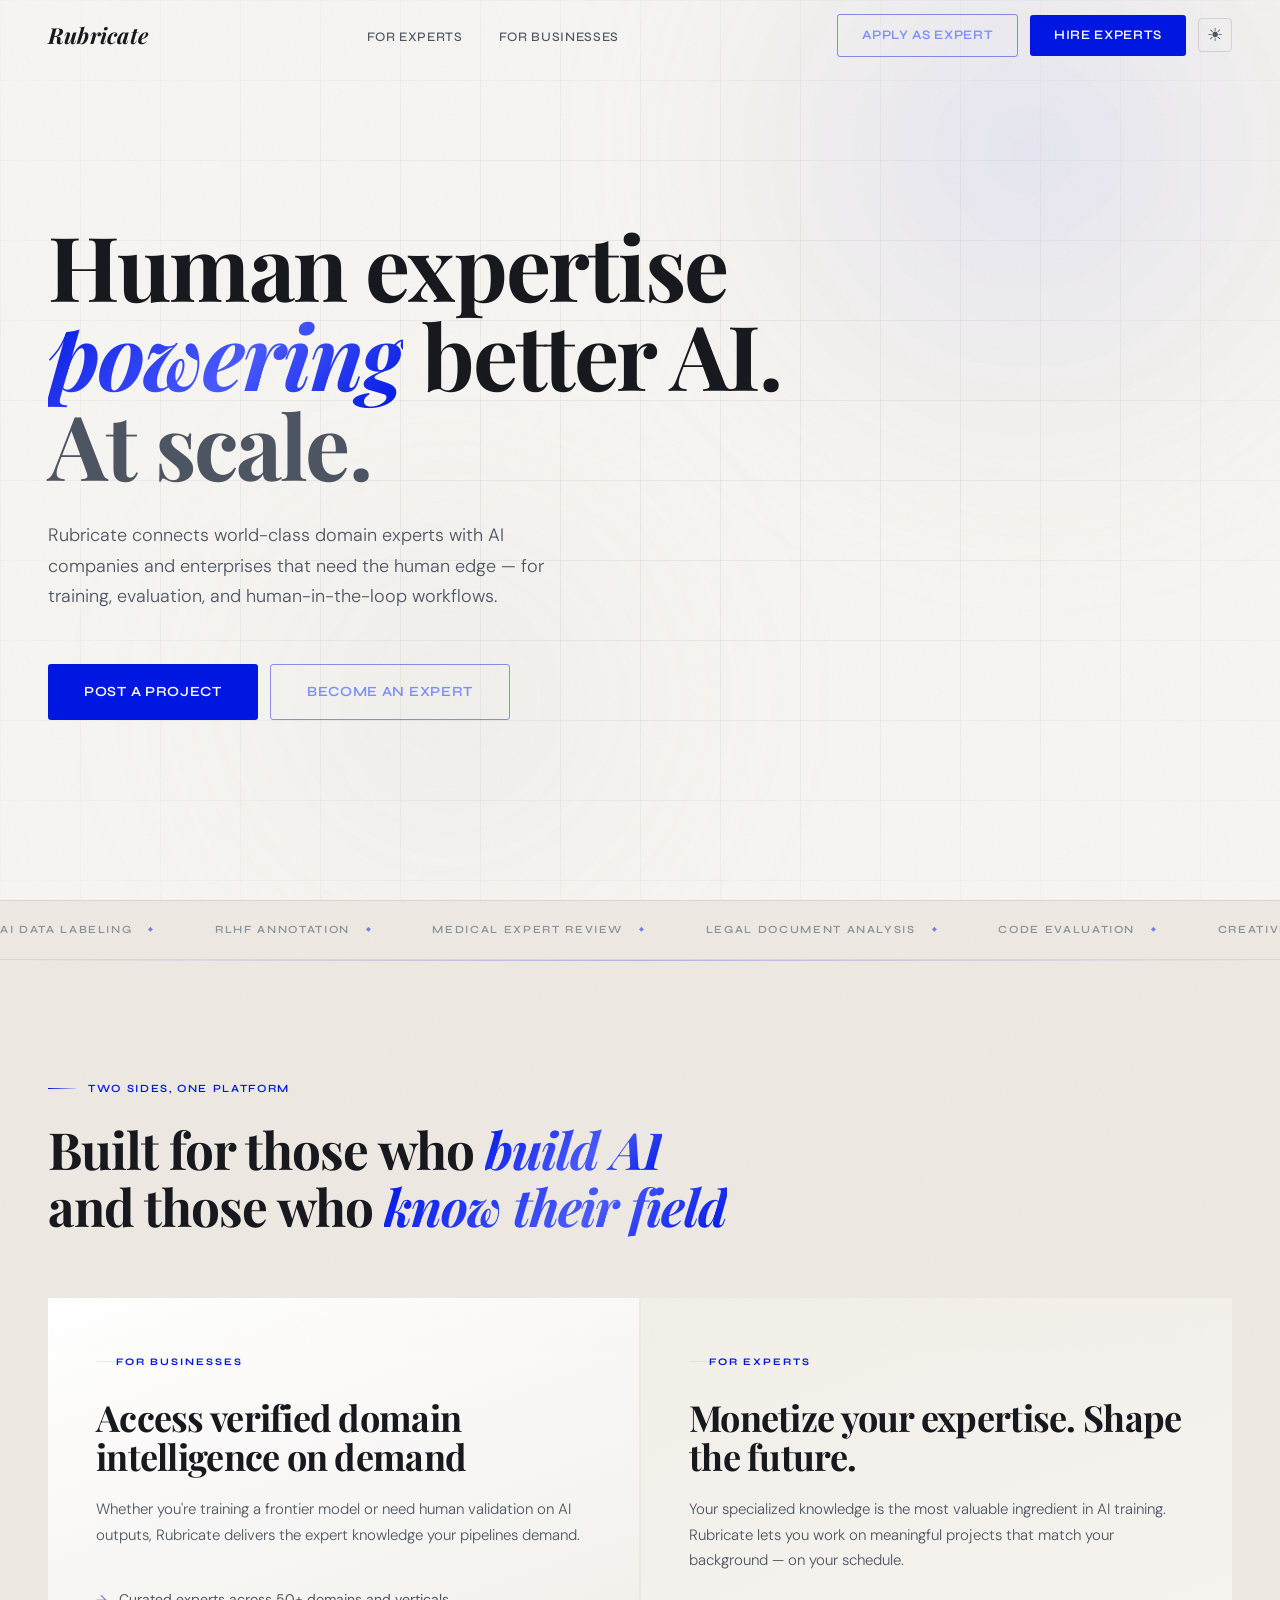
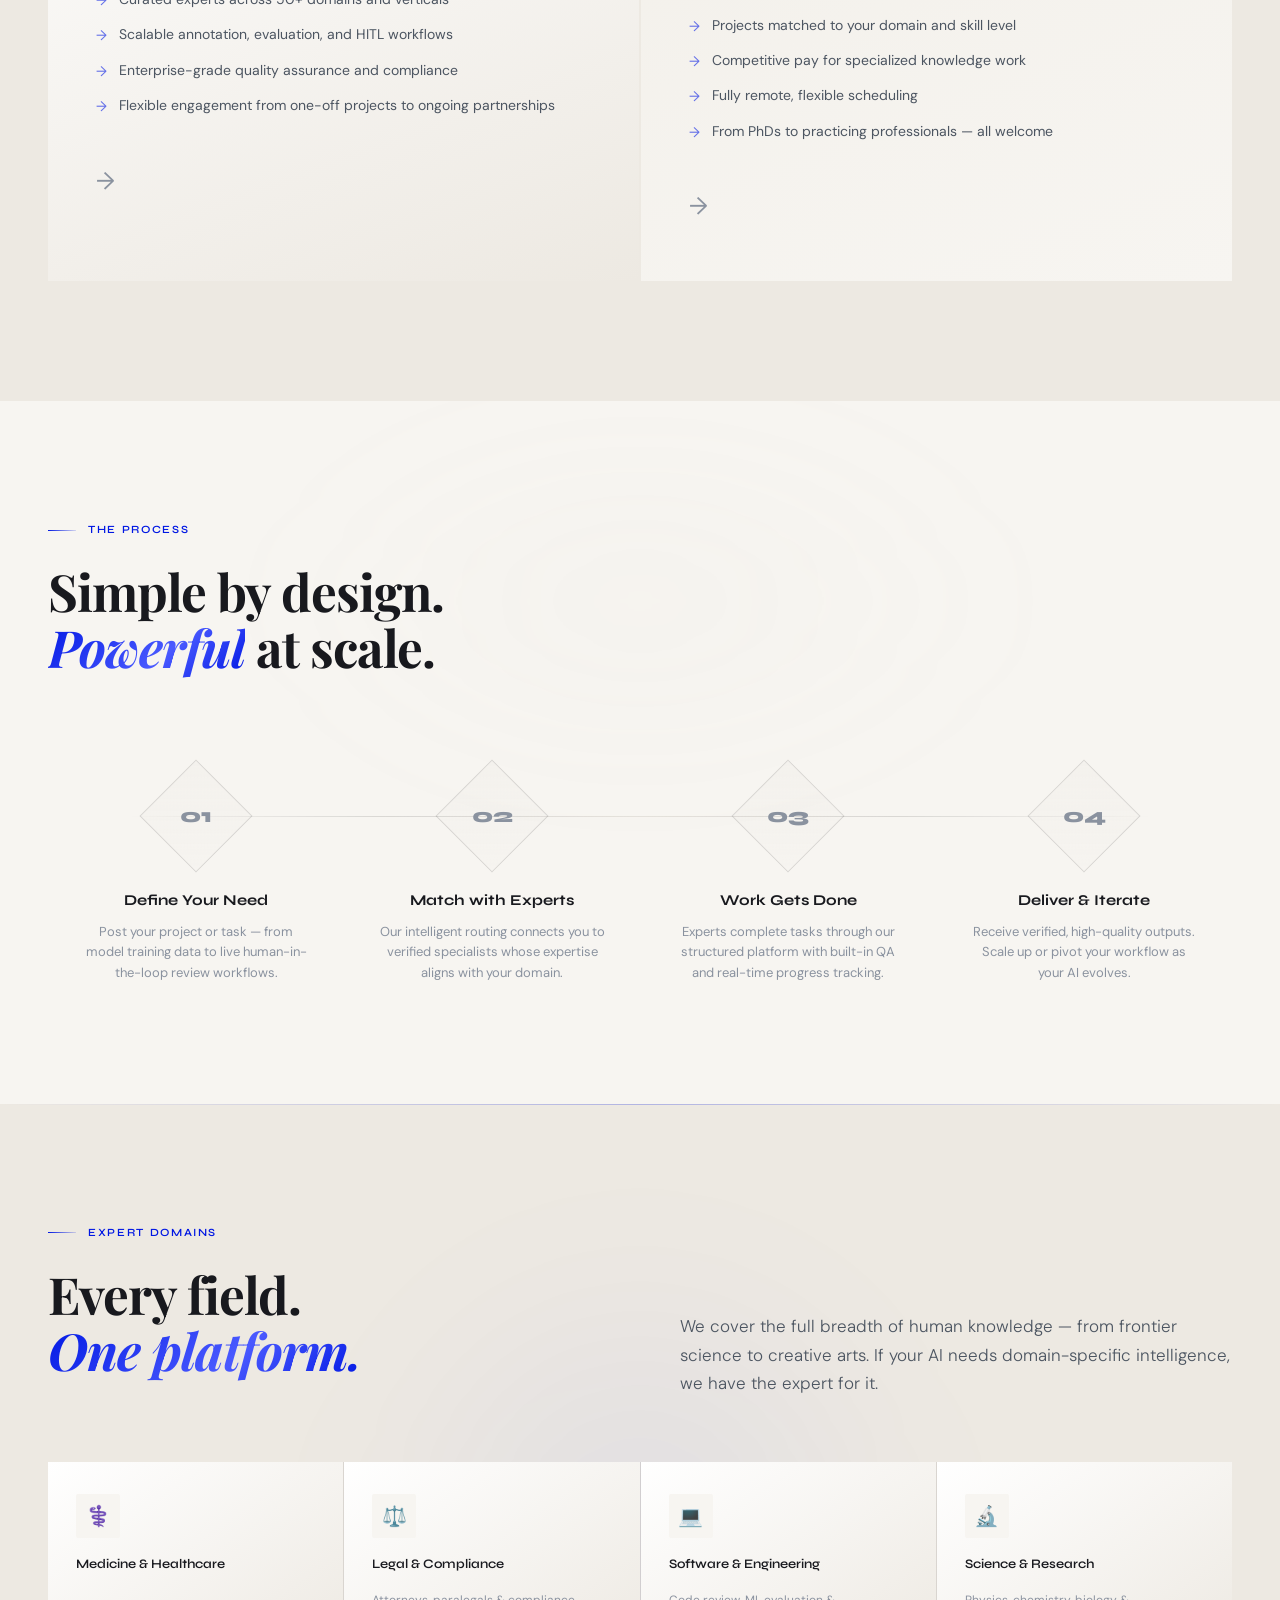
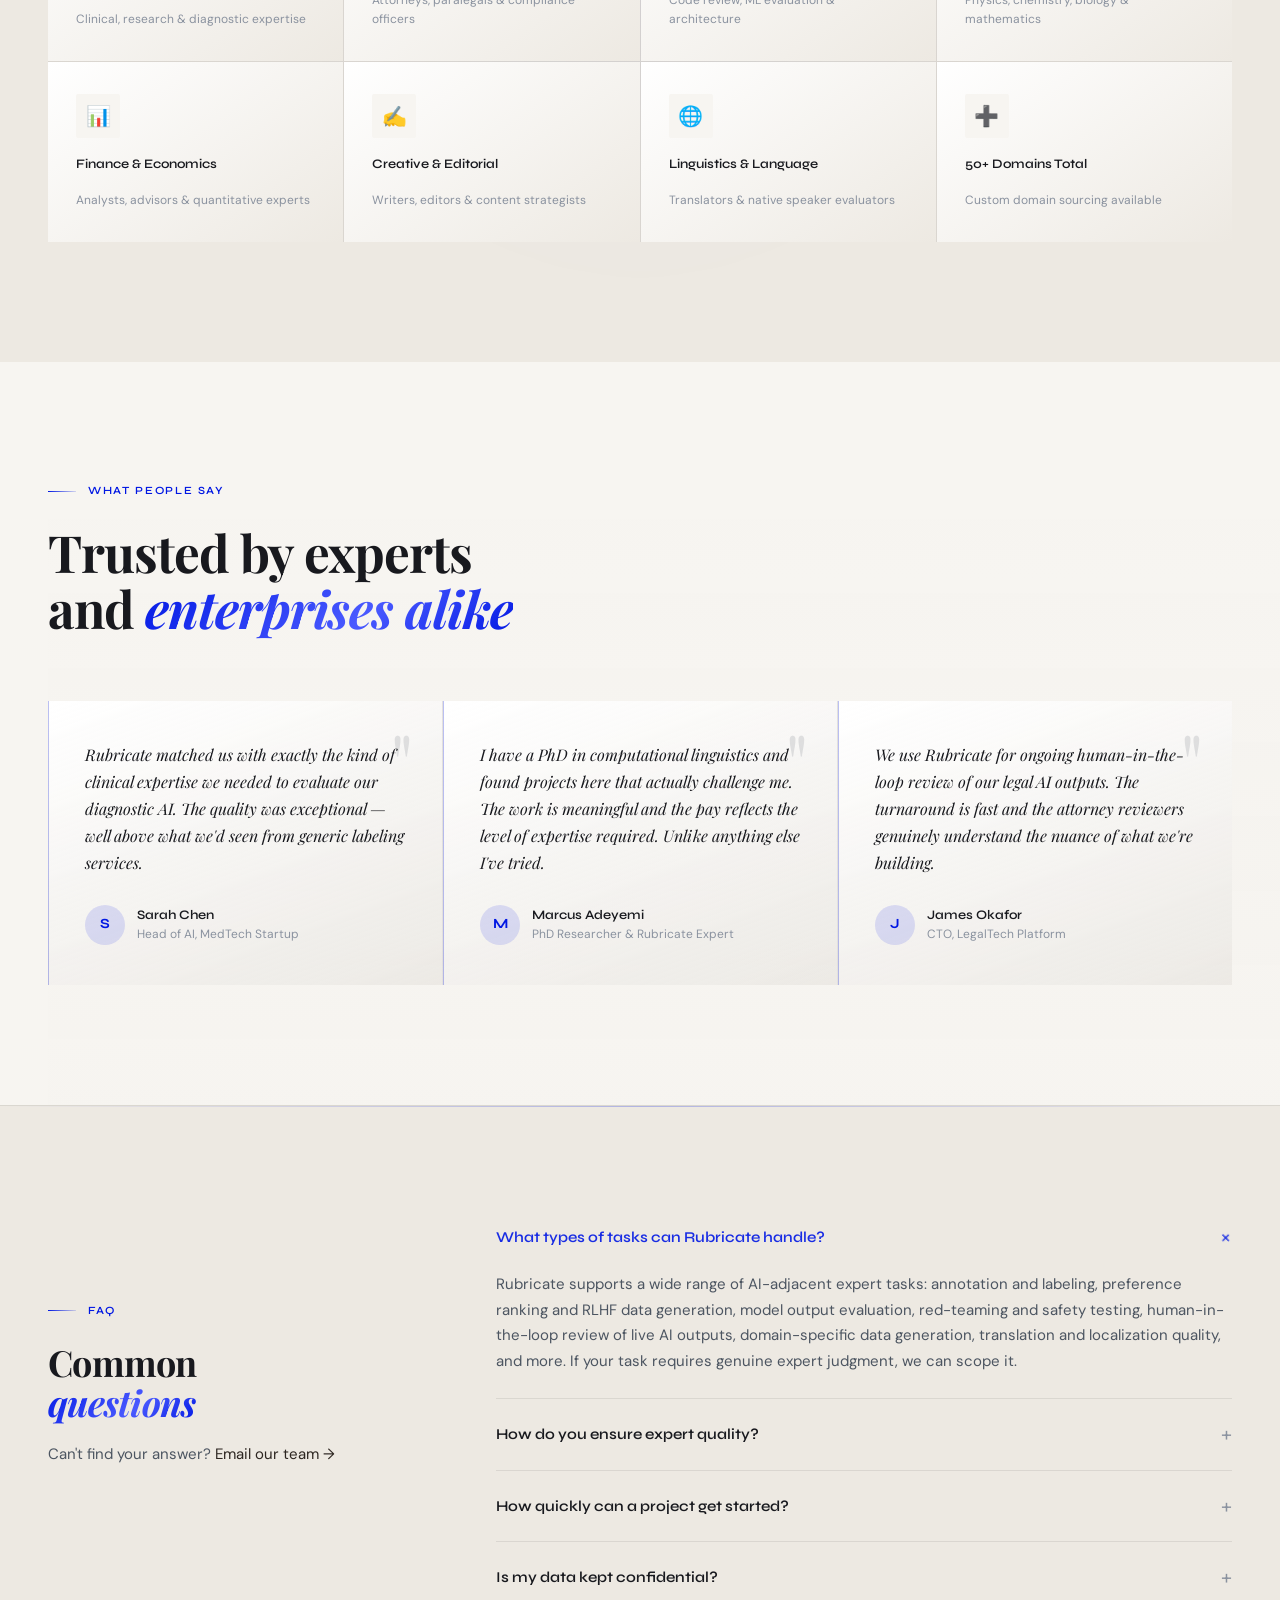
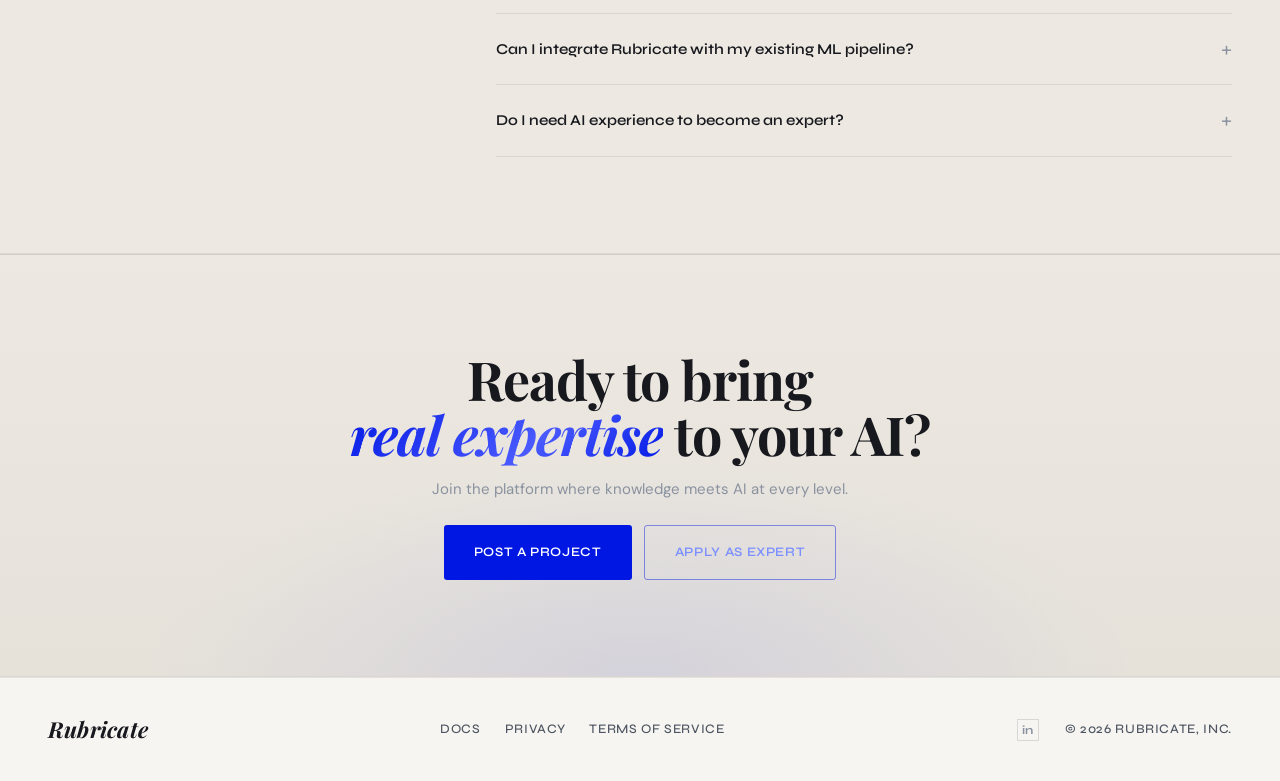
==== commit ecd95770: "update" ====
--- a/rubricate/index.html
+++ b/rubricate/index.html
@@ -14,24 +14,7 @@
 </head>
 <body>
 
-<!-- ── NAV ── -->
-<nav id="nav">
-  <a href="index.html" class="nav-logo">
-    <span class="nav-logo-mark">R</span>
-    Rubricate
-  </a>
-  <ul class="nav-links">
-    <!-- <li><a href="how-it-works.html">How It Works</a></li> -->
-    <li><a href="for-experts.html">For Experts</a></li>
-    <li><a href="for-businesses.html">For Businesses</a></li>
-    <!-- <li><a href="about.html">About</a></li> -->
-  </ul>
-  <div class="nav-cta">
-    <a href="for-experts.html" class="btn btn-ghost">Apply as Expert</a>
-    <a href="for-businesses.html" class="btn btn-primary">Hire Experts</a>
-    <button class="theme-toggle" id="themeToggle" aria-label="Toggle theme"></button>
-  </div>
-</nav>
+<div id="site-header"></div>
 
 <!-- ── HERO ── -->
 <section class="hero">
@@ -52,10 +35,10 @@
       <div style="display:flex; flex-direction:column; gap:8px;">
         <div style="display:flex; gap:12px;">
           <a href="for-businesses.html" class="btn btn-primary btn-lg">Post a Project</a>
-          <a href="for-experts.html" class="btn btn-ghost btn-lg">Become an Expert</a>
+          <a href="https://app.rubricate.net/talent/sign_up" class="btn btn-ghost btn-lg">Become an Expert</a>
         </div>
         <!-- <div class="hero-split-cta">
-          <a href="for-businesses.html">Hire experts →</a>
+          <a href="https://app.rubricate.net/company/sign_in">Hire experts →</a>
           <span>·</span>
           <a href="for-experts.html">Earn from your knowledge →</a>
         </div> -->
@@ -358,81 +341,15 @@
     </div>
     <div class="cta-band-actions">
       <a href="for-businesses.html" class="btn btn-primary btn-lg">Post a Project</a>
-      <a href="for-experts.html" class="btn btn-ghost btn-lg">Apply as Expert</a>
+      <a href="https://app.rubricate.net/talent/sign_in" class="btn btn-ghost btn-lg">Apply as Expert</a>
     </div>
   </div>
 </div>
 
-<!-- ── FOOTER ── -->
- 
-<!-- ── FOOTER ── -->
-<footer class="footer-compact">
-  <div class="footer-compact-row">
-    <a href="index.html" class="footer-compact-brand">
-      <span class="nav-logo-mark">R</span>
-      Rubricate
-    </a>
-
-    <div class="footer-compact-links">
-      <a href="#">Docs</a>
-      <a href="refund-policy.html">Refund Policy</a>
-      <a href="privacy.html">Privacy</a>
-      <a href="terms-of-service.html">Terms of Service</a>
-    </div>
-
-    <a href="#" class="footer-compact-social" aria-label="Rubricate on LinkedIn">in</a>
-
-    <p class="footer-compact-copy">© 2026 Rubricate, Inc.</p>
-  </div>
-</footer>
-<!-- <footer>
-  <div class="footer-grid">
-    <div class="footer-brand">
-      <a href="index.html" class="nav-logo" style="text-decoration:none;">
-        <span class="nav-logo-mark">R</span>
-        Rubricate
-      </a>
-      <p>The platform where domain expertise meets AI — enabling better training, evaluation, and human-in-the-loop intelligence at scale.</p>
-    </div>
-    <div>
-      <div class="footer-col-title">Platform</div>
-      <ul class="footer-links">
-        <li><a href="how-it-works.html">How It Works</a></li>
-        <li><a href="for-experts.html">For Experts</a></li>
-        <li><a href="for-businesses.html">For Businesses</a></li>
-        <li><a href="about.html">About</a></li>
-      </ul>
-    </div>
-    <div>
-      <div class="footer-col-title">Experts</div>
-      <ul class="footer-links">
-        <li><a href="for-experts.html">Apply Now</a></li>
-        <li><a href="for-experts.html#domains">Browse Domains</a></li>
-        <li><a href="how-it-works.html">How Payments Work</a></li>
-        <li><a href="#">Community</a></li>
-      </ul>
-    </div>
-    <div>
-      <div class="footer-col-title">Company</div>
-      <ul class="footer-links">
-        <li><a href="about.html">About Us</a></li>
-        <li><a href="#">Blog</a></li>
-        <li><a href="#">Careers</a></li>
-        <li><a href="#">Contact</a></li>
-      </ul>
-    </div>
-  </div>
-  <div class="footer-bottom">
-    <p>© 2025 Rubricate. All rights reserved.</p>
-    <div class="footer-legal">
-      <a href="#">Privacy Policy</a>
-      <a href="#">Terms of Service</a>
-      <a href="#">Cookie Policy</a>
-    </div>
-  </div>
-</footer> -->
+<div id="site-footer"></div>
 
 <script src="js/index.js"></script>
+<script src="js/layout.js"></script>
 <script src="js/theme.js"></script>
 </body>
 </html>
--- a/rubricate/css/index.css
+++ b/rubricate/css/index.css
@@ -1742,7 +1742,7 @@
   border-color: rgba(255, 255, 255, 0.3);
 }
 .theme-toggle::before {
-  content: "✦";
+  content: "☀";
   position: absolute;
   font-size: 18px;
   opacity: 1;
